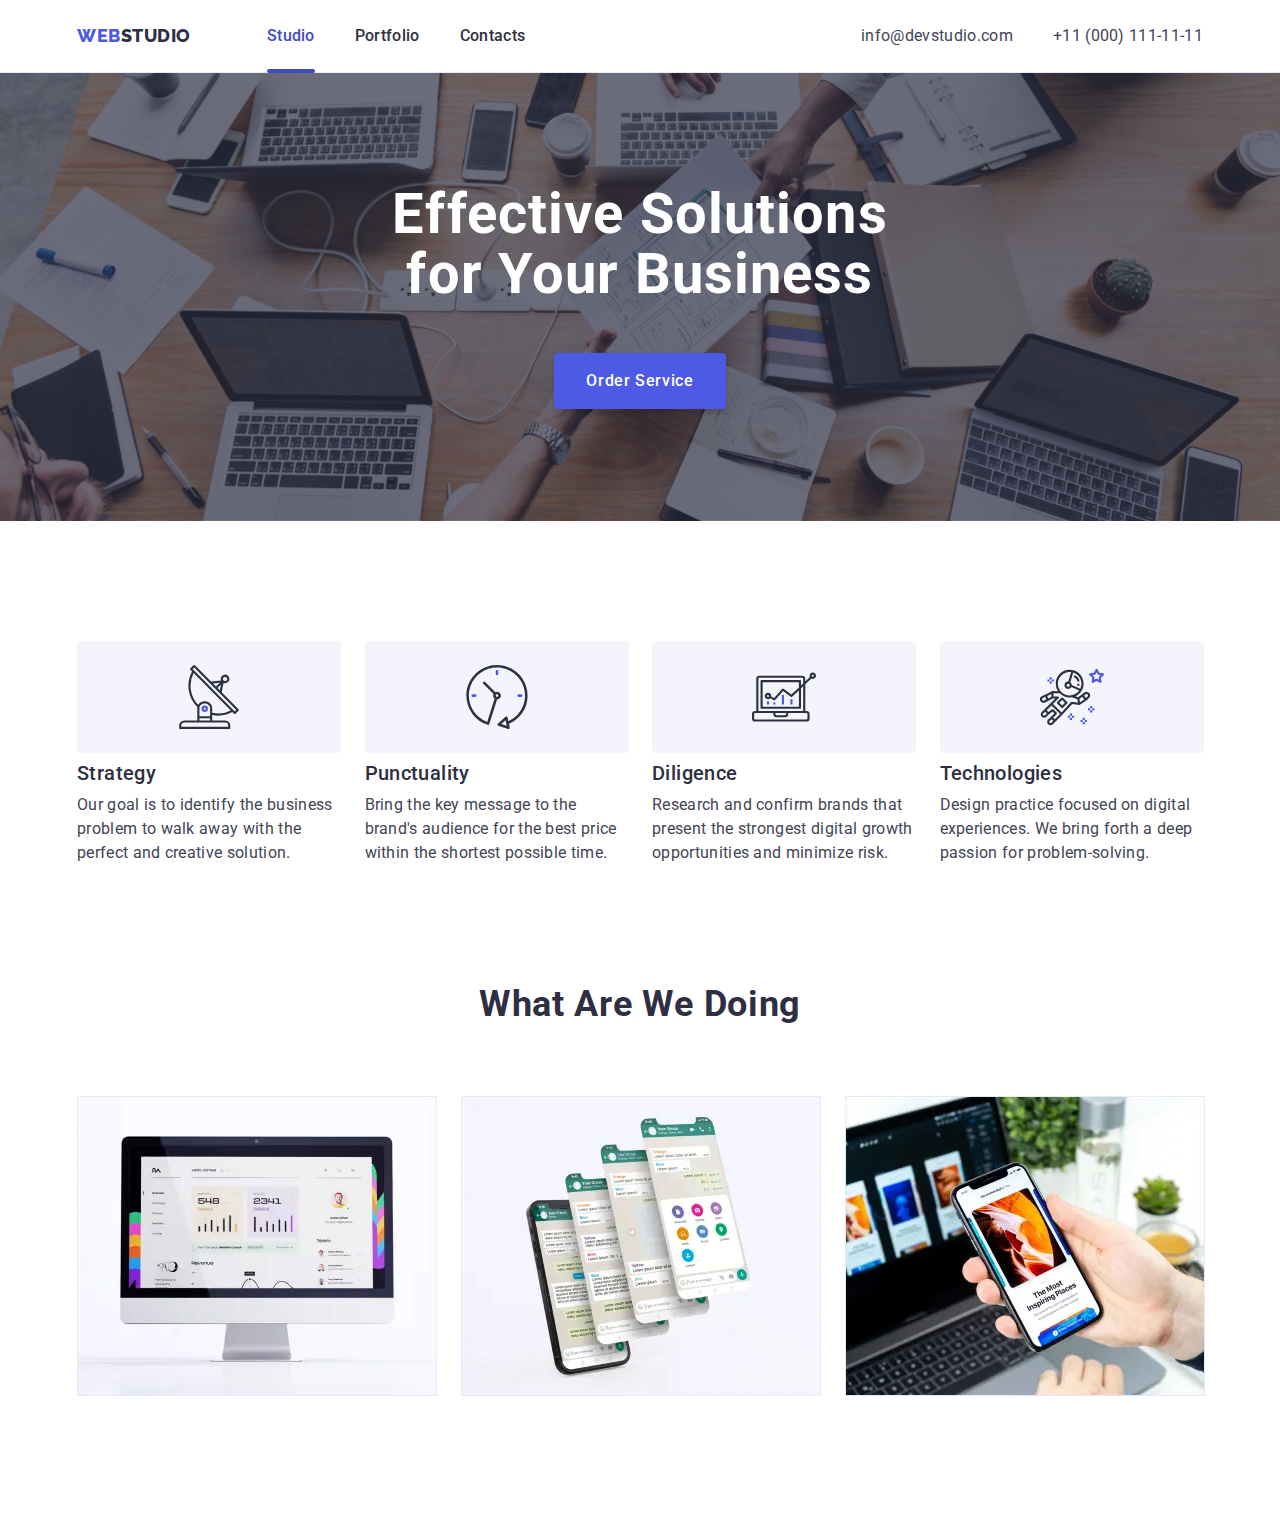
==== index.html @ b5d971b2 "3 section" ====
<!DOCTYPE html>
<html lang="en">
  <head>
    <meta charset="UTF-8" />
    <meta http-equiv="X-UA-Compatible" content="IE=edge" />
    <meta name="viewport" content="width=device-width, initial-scale=1.0" />
    <title>Web Studio</title>
    <link rel="preconnect" href="https://fonts.googleapis.com" />
    <link rel="preconnect" href="https://fonts.gstatic.com" crossorigin />
    <link
      href="https://fonts.googleapis.com/css2?family=Raleway:wght@800&family=Roboto:wght@400;500;700;900&display=swap"
      rel="stylesheet"
    />
    <link
      rel="stylesheet"
      href="https://cdnjs.cloudflare.com/ajax/libs/modern-normalize/1.1.0/modern-normalize.min.css"
    />
    <link rel="stylesheet" href="./css/styles.css" />
  </head>
  <body>
    <header class="page-header">
      <div class="header-container container">
        <nav class="page-navigation">
          <a class="logo-link-text header-logo link" href="./index.html"
            >Web<span class="logo-link-dark">Studio</span></a
          >
          <ul class="menu list">
            <li class="menu-item">
              <a class="menu-link current-menu-link link" href="./index.html">Studio</a>
            </li>
            <li class="menu-item">
              <a class="menu-link link" href="./portfolio.html">Portfolio</a>
            </li>
            <li class="menu-item">
              <a class="menu-link link" href="">Contacts</a>
            </li>
          </ul>
        </nav>
        <button type="button" class="mobile-menu-open-btn js-open-menu" aria-expanded="false">
          <svg class="mobile-menu-open-btn-icon" width="32" height="22">
            <use href="./images/icons.svg#icon-burger-icon"></use>
          </svg>
        </button>
        <address class="adress">
          <ul class="adress-list list">
            <li>
              <a class="adress-link adress-link-email link" href="mailto:info@devstudio.com"
                >info@devstudio.com</a
              >
            </li>
            <li>
              <a class="adress-link link" href="tel:+110001111111">+11 (000) 111-11-11</a>
            </li>
          </ul>
        </address>
      </div>
      <div class="mobile-menu js-menu-container">
        <div class="container mobile-menu-container">
          <button class="mobile-menu-close-btn js-close-menu">
            <svg class="mobile-menu-close-icon" width="8" height="8">
              <use href="./images/icons.svg#icon-close-icon"></use>
            </svg>
          </button>
          <ul class="mobile-menu-list list">
            <li class="mobile-menu-item">
              <a class="mobile-menu-link current-menu-link link" href="./index.html">Studio</a>
            </li>
            <li class="mobile-menu-item">
              <a class="mobile-menu-link link" href="./portfolio.html">Portfolio</a>
            </li>
            <li class="mobile-menu-item">
              <a class="mobile-menu-link link" href="">Contacts</a>
            </li>
          </ul>
          <ul class="mobile-adress-list list">
            <li>
              <a class="mobile-adress-link mobile-adress-link-tel link" href="tel:+110001111111"
                >+11 (000) 111-11-11</a
              >
            </li>
            <li>
              <a
                class="mobile-adress-link mobile-adress-link-email link"
                href="mailto:info@devstudio.com"
                >info@devstudio.com</a
              >
            </li>
          </ul>
          <ul class="social-media-list-mobile list">
            <li class="social-media-list-mobile-item">
              <a href="" class="social-media-link-mobile link"
                ><svg
                  class="social-media-icon-mobile"
                  aria-label="instagram icon"
                  width="24"
                  height="24"
                >
                  <use href="./images/icons.svg#icon-instagram-icon"></use></svg
              ></a>
            </li>
            <li class="social-media-list-mobile-item">
              <a href="" class="social-media-link-mobile link"
                ><svg
                  class="social-media-icon-mobile"
                  aria-label="twitter icon"
                  width="24"
                  height="24"
                >
                  <use href="./images/icons.svg#icon-twitter-icon"></use></svg
              ></a>
            </li>
            <li class="social-media-list-mobile-item">
              <a href="" class="social-media-link-mobile link"
                ><svg
                  class="social-media-icon-mobile"
                  aria-label="facebook icon"
                  width="24"
                  height="24"
                >
                  <use href="./images/icons.svg#icon-facebook-icon"></use></svg
              ></a>
            </li>
            <li class="social-media-list-mobile-item">
              <a href="" class="social-media-link-mobile link"
                ><svg
                  class="social-media-icon-mobile"
                  aria-label="linkedin icon"
                  width="24"
                  height="24"
                >
                  <use href="./images/icons.svg#icon-linkedin-icon"></use></svg
              ></a>
            </li>
          </ul>
        </div>
      </div>
    </header>
    <main>
      <section class="hero">
        <div class="container">
          <h1 class="hero-header">Effective Solutions for Your Business</h1>
          <button class="modal-open-btn" type="button" data-modal-open>Order Service</button>
        </div>
      </section>
    <section class="section">
        <div class="container">
          <h2 class="visually-hidden">Company Values</h2>
          <ul class="values-list list">
            <li class="values-list-item">
              <div class="values-container container">
                <svg class="icons" aria-label="antenna icon" width="64" height="64">
                  <use href="./images/icons.svg#icon-antenna-icon"></use>
                </svg>
              </div>
              <h3 class="values-list-header">Strategy</h3>
              <p class="values-list-text">
                Our goal is to identify the business problem to walk away with the perfect and
                creative solution.
              </p>
            </li>
            <li class="values-list-item">
              <div class="values-container container">
                <svg class="icons" aria-label="clock icon" width="64" height="64">
                  <use href="./images/icons.svg#icon-clock-icon"></use>
                </svg>
              </div>
              <h3 class="values-list-header">Punctuality</h3>
              <p class="values-list-text">
                Bring the key message to the brand's audience for the best price within the shortest
                possible time.
              </p>
            </li>
            <li class="values-list-item">
              <div class="values-container container">
                <svg class="icons" aria-label="diagram icon" width="64" height="64">
                  <use href="./images/icons.svg#icon-diagram-icon"></use>
                </svg>
              </div>
              <h3 class="values-list-header">Diligence</h3>
              <p class="values-list-text">
                Research and confirm brands that present the strongest digital growth opportunities
                and minimize risk.
              </p>
            </li>
            <li class="values-list-item">
              <div class="values-container container">
                <svg class="icons" aria-label="astronaut icon" width="64" height="64">
                  <use href="./images/icons.svg#icon-astronaut-icon"></use>
                </svg>
              </div>
              <h3 class="values-list-header">Technologies</h3>
              <p class="values-list-text">
                Design practice focused on digital experiences. We bring forth a deep passion for
                problem-solving.
              </p>
            </li>
          </ul>
        </div>
      </section>
      <section class="third-section section">
        <div class="container">
          <h2 class="secondary-header">What are we doing</h2>
          <ul class="jobs-list list">
            <li class="jobs-list-item">
              <picture>
                <source srcset="./images/portfolio/portfolio-img-1.webp 1x, ./images/portfolio/portfolio-img-1@2x.webp 2x" media="(min-width: 1158px)" type="image/webp" />
                <source srcset="./images/portfolio/portfolio-img-1.jpg 1x, ./images/portfolio/portfolio-img-1@2x.jpg 2x" media="(min-width: 1158px)" />
              <img
                src="./images/portfolio/portfolio-img-1.jpg"
                alt="Our job"
                width="360"
                height="300"
              />
              </picture>
            </li>
            <li class="jobs-list-item">
              <picture>
                <source srcset="./images/portfolio/portfolio-img-2.webp 1x, ./images/portfolio/portfolio-img-2@2x.webp 2x" media="(min-width: 1158px)" type="image/webp" />
                <source srcset="./images/portfolio/portfolio-img-2.jpg 1x, ./images/portfolio/portfolio-img-2@2x.jpg 2x" media="(min-width: 1158px)" />
              <img
                src="./images/portfolio/portfolio-img-2.jpg"
                alt="Our job"
                width="360"
                height="300"
              />
              </picture>
            </li>
            <li class="jobs-list-item">
              <picture>
                <source srcset="./images/portfolio/portfolio-img-3.webp 1x, ./images/portfolio/portfolio-img-3@2x.webp 2x" media="(min-width: 1158px)" type="image/webp" />
                <source srcset="./images/portfolio/portfolio-img-3.jpg 1x, ./images/portfolio/portfolio-img-3@2x.jpg 2x" media="(min-width: 1158px)" />
              <img
                src="./images/portfolio/portfolio-img-3.jpg"
                alt="Our job"
                width="360"
                height="300"
              />
              </picture>
            </li>
          </ul>
        </div>
      </section>
      <!--   <section class="section team">
        <div class="container">
          <h2 class="secondary-header">Our Team</h2>
          <ul class="team-list list">
            <li class="team-list-item">
              <img
                src="./images/our-team/mark-guerrero.jpg"
                alt="Product Designer"
                width="264"
                height="260"
              />
              <div class="team-list-item-member">
                <h3 class="team-list-header">Mark Guerrero</h3>
                <p class="team-position">Product Designer</p>
                <ul class="social-media-list list">
                  <li class="social-media-list-item">
                    <a href="" class="social-media-link link"
                      ><svg
                        class="social-media-icon"
                        aria-label="instagram icon"
                        width="16"
                        height="16"
                      >
                        <use href="./images/icons.svg#icon-instagram-icon"></use></svg
                    ></a>
                  </li>
                  <li class="social-media-list-item">
                    <a href="" class="social-media-link link"
                      ><svg
                        class="social-media-icon"
                        aria-label="twitter icon"
                        width="16"
                        height="16"
                      >
                        <use href="./images/icons.svg#icon-twitter-icon"></use></svg
                    ></a>
                  </li>
                  <li class="social-media-list-item">
                    <a href="" class="social-media-link link"
                      ><svg
                        class="social-media-icon"
                        aria-label="facebook icon"
                        width="16"
                        height="16"
                      >
                        <use href="./images/icons.svg#icon-facebook-icon"></use></svg
                    ></a>
                  </li>
                  <li class="social-media-list-item">
                    <a href="" class="social-media-link link"
                      ><svg
                        class="social-media-icon"
                        aria-label="linkedin icon"
                        width="16"
                        height="16"
                      >
                        <use href="./images/icons.svg#icon-linkedin-icon"></use></svg
                    ></a>
                  </li>
                </ul>
              </div>
            </li>
            <li class="team-list-item">
              <img
                src="./images/our-team/tom-ford.jpg"
                alt="Frontend Developer"
                width="264"
                height="260"
              />
              <div class="team-list-item-member">
                <h3 class="team-list-header">Tom Ford</h3>
                <p class="team-position">Frontend Developer</p>
                <ul class="social-media-list list">
                  <li class="social-media-list-item">
                    <a href="" class="social-media-link link"
                      ><svg
                        class="social-media-icon"
                        aria-label="instagram icon"
                        width="16"
                        height="16"
                      >
                        <use href="./images/icons.svg#icon-instagram-icon"></use></svg
                    ></a>
                  </li>
                  <li class="social-media-list-item">
                    <a href="" class="social-media-link link"
                      ><svg
                        class="social-media-icon"
                        aria-label="twitter icon"
                        width="16"
                        height="16"
                      >
                        <use href="./images/icons.svg#icon-twitter-icon"></use></svg
                    ></a>
                  </li>
                  <li class="social-media-list-item">
                    <a href="" class="social-media-link link"
                      ><svg
                        class="social-media-icon"
                        aria-label="facebook icon"
                        width="16"
                        height="16"
                      >
                        <use href="./images/icons.svg#icon-facebook-icon"></use></svg
                    ></a>
                  </li>
                  <li class="social-media-list-item">
                    <a href="" class="social-media-link link"
                      ><svg
                        class="social-media-icon"
                        aria-label="linkedin icon"
                        width="16"
                        height="16"
                      >
                        <use href="./images/icons.svg#icon-linkedin-icon"></use></svg
                    ></a>
                  </li>
                </ul>
              </div>
            </li>
            <li class="team-list-item">
              <img
                src="./images/our-team/camila-garcia.jpg"
                alt="Marketing"
                width="264"
                height="260"
              />
              <div class="team-list-item-member">
                <h3 class="team-list-header">Camila Garcia</h3>
                <p class="team-position">Marketing</p>
                <ul class="social-media-list list">
                  <li class="social-media-list-item">
                    <a href="" class="social-media-link link"
                      ><svg
                        class="social-media-icon"
                        aria-label="instagram icon"
                        width="16"
                        height="16"
                      >
                        <use href="./images/icons.svg#icon-instagram-icon"></use></svg
                    ></a>
                  </li>
                  <li class="social-media-list-item">
                    <a href="" class="social-media-link link"
                      ><svg
                        class="social-media-icon"
                        aria-label="twitter icon"
                        width="16"
                        height="16"
                      >
                        <use href="./images/icons.svg#icon-twitter-icon"></use></svg
                    ></a>
                  </li>
                  <li class="social-media-list-item">
                    <a href="" class="social-media-link link"
                      ><svg
                        class="social-media-icon"
                        aria-label="facebook icon"
                        width="16"
                        height="16"
                      >
                        <use href="./images/icons.svg#icon-facebook-icon"></use></svg
                    ></a>
                  </li>
                  <li class="social-media-list-item">
                    <a href="" class="social-media-link link"
                      ><svg
                        class="social-media-icon"
                        aria-label="linkedin icon"
                        width="16"
                        height="16"
                      >
                        <use href="./images/icons.svg#icon-linkedin-icon"></use></svg
                    ></a>
                  </li>
                </ul>
              </div>
            </li>
            <li class="team-list-item">
              <img
                src="./images/our-team/daniel-wilson.jpg"
                alt="UL Designer"
                width="264"
                height="260"
              />
              <div class="team-list-item-member">
                <h3 class="team-list-header">Daniel Wilson</h3>
                <p class="team-position">UI Designer</p>
                <ul class="social-media-list list">
                  <li class="social-media-list-item">
                    <a href="" class="social-media-link link"
                      ><svg
                        class="social-media-icon"
                        aria-label="instagram icon"
                        width="16"
                        height="16"
                      >
                        <use href="./images/icons.svg#icon-instagram-icon"></use></svg
                    ></a>
                  </li>
                  <li class="social-media-list-item">
                    <a href="" class="social-media-link link"
                      ><svg
                        class="social-media-icon"
                        aria-label="twitter icon"
                        width="16"
                        height="16"
                      >
                        <use href="./images/icons.svg#icon-twitter-icon"></use></svg
                    ></a>
                  </li>
                  <li class="social-media-list-item">
                    <a href="" class="social-media-link link"
                      ><svg
                        class="social-media-icon"
                        aria-label="facebook icon"
                        width="16"
                        height="16"
                      >
                        <use href="./images/icons.svg#icon-facebook-icon"></use></svg
                    ></a>
                  </li>
                  <li class="social-media-list-item">
                    <a href="" class="social-media-link link"
                      ><svg
                        class="social-media-icon"
                        aria-label="linkedin icon"
                        width="16"
                        height="16"
                      >
                        <use href="./images/icons.svg#icon-linkedin-icon"></use></svg
                    ></a>
                  </li>
                </ul>
              </div>
            </li>
          </ul>
        </div>
      </section>
      <section class="section customers">
        <div class="container">
          <h2 class="secondary-header">Customers</h2>
          <ul class="customers-list list">
            <li class="customers-list-item">
              <a href="" class="customer-link link"
                ><svg class="customer-icon" aria-label="company icon" width="104" height="56">
                  <use href="./images/icons.svg#icon-group-icon"></use></svg
              ></a>
            </li>
            <li class="customers-list-item">
              <a href="" class="customer-link link"
                ><svg class="customer-icon" aria-label="company icon" width="104" height="56">
                  <use href="./images/icons.svg#icon-group1-icon"></use></svg
              ></a>
            </li>
            <li class="customers-list-item">
              <a href="" class="customer-link link"
                ><svg class="customer-icon" aria-label="company icon" width="104" height="56">
                  <use href="./images/icons.svg#icon-group2-icon"></use></svg
              ></a>
            </li>
            <li class="customers-list-item">
              <a href="" class="customer-link link"
                ><svg class="customer-icon" aria-label="company icon" width="104" height="56">
                  <use href="./images/icons.svg#icon-group3-icon"></use></svg
              ></a>
            </li>
            <li class="customers-list-item">
              <a href="" class="customer-link link"
                ><svg class="customer-icon" aria-label="company icon" width="104" height="56">
                  <use href="./images/icons.svg#icon-group4-icon"></use></svg
              ></a>
            </li>
            <li class="customers-list-item">
              <a href="" class="customer-link link"
                ><svg class="customer-icon" aria-label="company icon" width="104" height="56">
                  <use href="./images/icons.svg#icon-group5-icon"></use></svg
              ></a>
            </li>
          </ul>
        </div>
      </section>
    </main>
    <footer class="footer">
      <div class="footer-container container">
        <div class="footer-left-side">
          <a class="logo-link-text footer-link link" href="./index.html"
            >Web<span class="logo-link-light">Studio</span></a
          >
          <p class="footer-text">
            Increase the flow of customers and sales for your business with digital marketing &
            growth solutions.
          </p>
        </div>
        <div class="footer-center">
          <p class="social-media-text">Social media</p>
          <ul class="social-media-list-footer list">
            <li class="social-media-list-footer-item">
              <a href="" class="social-media-link-footer link"
                ><svg
                  class="social-media-icon-footer"
                  aria-label="instagram icon"
                  width="24"
                  height="24"
                >
                  <use href="./images/icons.svg#icon-instagram-icon"></use></svg
              ></a>
            </li>
            <li class="social-media-list-footer-item">
              <a href="" class="social-media-link-footer link"
                ><svg
                  class="social-media-icon-footer"
                  aria-label="twitter icon"
                  width="24"
                  height="24"
                >
                  <use href="./images/icons.svg#icon-twitter-icon"></use></svg
              ></a>
            </li>
            <li class="social-media-list-footer-item">
              <a href="" class="social-media-link-footer link"
                ><svg
                  class="social-media-icon-footer"
                  aria-label="facebook icon"
                  width="24"
                  height="24"
                >
                  <use href="./images/icons.svg#icon-facebook-icon"></use></svg
              ></a>
            </li>
            <li class="social-media-list-footer-item">
              <a href="" class="social-media-link-footer link"
                ><svg
                  class="social-media-icon-footer"
                  aria-label="linkedin icon"
                  width="24"
                  height="24"
                >
                  <use href="./images/icons.svg#icon-linkedin-icon"></use></svg
              ></a>
            </li>
          </ul>
        </div>
        <div class="footer-right">
          <p class="subscribe-wrapper-text">Subscribe</p>
          <form class="email-form">
            <label class="subscribe-wrapper">
              <input type="email" name="user-email" class="email-form-input" placeholder="E-mail" />
            </label>
            <button type="submit" class="subscribe-button">
              Subscribe<svg class="subscribe-icon" width="24" height="24">
                <use href="./images/icons.svg#icon-subscribe-icon"></use>
              </svg>
            </button>
          </form>
        </div>
      </div>
    </footer>
    <div class="backdrop is-hidden" data-modal>
      <div class="modal">
        <button type="button" class="modal-close-btn" data-modal-close>
          <svg class="modal-close-icon" width="8" height="8">
            <use href="./images/icons.svg#icon-close-icon"></use>
          </svg>
        </button>
        <p class="modal-text">Leave your contacts and we will call you back</p>
        <form class="contact-form">
          <div class="contact-form-wrapper">
            <label for="user-name" class="contact-form-field-wrapper">Name</label>
            <div class="contact-form-input-wrapper">
              <input class="contact-form-input" type="text" id="user-name" name="user-name" />
              <svg class="contact-form-input-icon" width="18" height="24">
                <use href="./images/icons.svg#icon-person-icon"></use>
              </svg>
            </div>
          </div>
          <div class="contact-form-wrapper">
            <label for="user-tel" class="contact-form-field-wrapper">Phone</label>
            <div class="contact-form-input-wrapper">
              <input class="contact-form-input" type="tel" id="user-tel" name="user-tel" />
              <svg class="contact-form-input-icon" width="18" height="24">
                <use href="./images/icons.svg#icon-phone-icon"></use>
              </svg>
            </div>
          </div>
          <div class="contact-form-wrapper">
            <label for="user-email" class="contact-form-field-wrapper">Email</label>
            <div class="contact-form-input-wrapper">
              <input class="contact-form-input" type="email" id="user-email" name="user-email" />
              <svg class="contact-form-input-icon" width="18" height="24">
                <use href="./images/icons.svg#icon-email-icon"></use>
              </svg>
            </div>
          </div>
          <div class="contact-form-wrapper-field">
            <label for="user-comment" class="contact-form-field-wrapper">Comment</label>
            <textarea
              class="contact-form-message"
              name="user-comment"
              id="user-comment"
              placeholder="Text input"
            ></textarea>
          </div>
          <div class="checkbox-wrapper">
            <input
              class="contact-form-checkbox visually-hidden"
              type="checkbox"
              id="user-privacy"
              name="user-privacy"
              value="true"
            />
            <label for="user-privacy" class="checkbox-wrapper-text">
              <span class="checkbox-icon">
                <svg class="contact-form-own-checkbox" width="10" height="8">
                  <use
                    class="contact-form-checkmark-icon"
                    href="./images/icons.svg#icon-check-icon"
                  ></use>
                </svg>
              </span>
              I accept the terms and conditions of the
              <a class="privacy-link" href="">Privacy Policy</a>
            </label>
          </div>
          <button type="submit" class="contact-form-submit">Send</button>
        </form>
      </div>
    </div>
    <script src="./js/modal.js"></script> -->
    <script src="./js/mobile-menu.js"></script>
  </body>
</html>
---- css/styles.css ----
:root {
  --main-font-family: 'Roboto', sans-serif;
  --secondary-font-family-family: 'Raleway', sans-serif;
  --primary-text-color-theme-dark: #434455;
  --primary-text-color-theme-light: #ffffff;
  --secondary-text-color-theme-dark: #2e2f42;
  --secondary-text-color-theme-light: #f4f4fd;
  --accent-color: #404bbf;
  --primary-color: #4d5ae5;
  --portfolio-btn-color: #e7e9fc;
  --link-customer-color: #8e8f99;
}
.list {
  list-style: none;
}

.link {
  text-decoration: none;
}

button {
  cursor: pointer;
}

h1,
h2,
h3,
h4,
p {
  margin-top: 0;
  margin-bottom: 0;
}

ul,
ol {
  margin-top: 0;
  margin-bottom: 0;
  padding-left: 0;
}

img {
  display: block;
}

body {
  font-family: var(--main-font-family);
  color: var(--primary-text-color-theme-dark);
  background-color: var(--primary-text-color-theme-light);
}

.container {
  width: 100%;
  padding: 0 16px;
}

@media screen and (min-width: 428px) {
  .container {
    width: 428px;
    margin: 0 auto;
  }
}

@media screen and (min-width: 768px) {
  .container {
    width: 768px;
  }
}

@media screen and (min-width: 1158px) {
  .container {
    width: 1158px;
  }
}

 .section { 
  padding-top: 96px;
  padding-bottom: 96px;
}

@media screen and (min-width: 1158px) {
  .section {
  padding-top: 120px;
  padding-bottom: 120px;
  }
}

.visually-hidden {
  position: absolute;
  white-space: nowrap;
  width: 1px;
  height: 1px;
  overflow: hidden;
  border: 0;
  padding: 0;
  clip: rect(0 0 0 0);
  clip-path: inset(50%);
  margin: -1px;
}

/* Index */
/* HEADER */
.page-header {
  border-bottom: 1px solid var(--portfolio-btn-color);
  box-shadow: 0px 2px 1px rgba(46, 47, 66, 0.08), 0px 1px 1px rgba(46, 47, 66, 0.16),
    0px 1px 6px rgba(46, 47, 66, 0.08);
}
.header-container {
  display: flex;
  justify-content: space-between;
  align-items: center;
}
.logo-link-text {
  font-family: var(--secondary-font-family-family);
  font-weight: 800;
  font-size: 18px;
  line-height: 1.17;
  align-items: center;
  letter-spacing: 0.03em;
  text-transform: uppercase;
  color: var(--primary-color);
}
.logo-link-dark {
  font-family: var(--secondary-font-family-family);
  font-weight: 800;
  font-size: 18px;
  line-height: 1.17;
  align-items: center;
  letter-spacing: 0.03em;
  text-transform: uppercase;
  color: var(--secondary-text-color-theme-dark);
}
@media screen and (max-width: 767px) {
  .menu {
    display: none;
  }
  .adress {
    display: none;
  }
  .page-header {
  padding-top: 24px;
  padding-bottom: 22px;
  }
  .mobile-menu-open-btn {
    border: none;
    background-color: transparent;
    padding: 0;
    line-height: 0;
  }
  .mobile-menu-open-btn-icon {
    fill: var(--secondary-text-color-theme-dark);
  }
  .mobile-menu {
    position: fixed;
    top: 0;
    left: 0;
    width: 100%;
    height: 100%;
    background-color: var(--primary-text-color-theme-light);
    opacity: 0;
    visibility: hidden;
    pointer-events: none;
  }
  .mobile-menu.is-open {
    opacity: 1;
    visibility: visible;
    pointer-events: auto;
  }
  .mobile-menu-container {
    position: relative;
    padding-top: 80px;
    padding-left: 40px;
  }
  .mobile-menu-close-btn {
    position: absolute;
    top: 24px;
    right: 24px;
    display: flex;
    align-items: center;
    justify-content: center;
    width: 24px;
    height: 24px;
    background-color: var(--portfolio-btn-color);
  border: 1px solid var(--secondary-text-color-theme-dark);
  border-radius: 50%;
    padding: 0;
  }
  .mobile-menu-list {
    display: flex;
    flex-direction: column;
    align-items: flex-start;
    padding: 0px;
    gap: 40px;
    margin-bottom: 284px;
  }
  .mobile-menu-link {
    font-family: var(--main-font-family);
    font-weight: 700;
    font-size: 36px;
    line-height: 1.11;
    letter-spacing: 0.02em;
    text-transform: capitalize;
    color: var(--secondary-text-color-theme-dark);
  }
  .current-menu-link {
    color: var(--accent-color);
  }
  .mobile-adress-link-tel {
    font-family: var(--main-font-family);
    display: block;
    font-weight: 700;
    font-size: 36px;
    line-height: 1.11;
    letter-spacing: 0.02em;
    text-transform: capitalize;
    color: var(--primary-color);
    padding-bottom: 40px;
  }
  .mobile-adress-link-email {
    font-family: var(--main-font-family);
    display: block;
    font-weight: 500;
    font-size: 20px;
    line-height: 1.2;
    letter-spacing: 0.02em;
    color: var(--primary-text-color-theme-dark);
    padding-bottom: 48px;
  }
  .social-media-list-mobile {
  display: flex;
  gap: 56px;
}
.social-media-link-mobile {
  display: flex;
  justify-content: center;
  align-items: center;
  width: 40px;
  height: 40px;
  border-radius: 50%;
  background-color: var(--primary-color);
  transition: background-color 250ms cubic-bezier(0.4, 0, 0.2, 1);
}
.social-media-icon-mobile {
  fill: var(--secondary-text-color-theme-light);
}
}
@media screen and (min-width: 768px) {
.mobile-menu {
  display: none;
}
.mobile-menu-open-btn {
    display: none;
  }
  .page-navigation {
  display: flex;
  align-items: center;
  }
  .menu {
  display: flex;
  gap: 40px;
}
.header-logo {
  margin-right: 120px;
}
.menu-link {
  font-family: var(--main-font-family);
  font-weight: 500;
  font-size: 16px;
  line-height: 1.5;
  letter-spacing: 0.02em;
  padding: 24px 0;
  display: block;
  color: var(--secondary-text-color-theme-dark);
  transition: color 250ms cubic-bezier(0.4, 0, 0.2, 1);
}
.menu-link:hover,
.menu-link:focus {
  color: var(--accent-color);
}
.current-menu-link {
  position: relative;
  color: var(--accent-color);
}
.current-menu-link::after {
  content: '';
  position: absolute;
  display: block;
  width: 100%;
  height: 4px;
  left: 0px;
  bottom: -1px;
  background: var(--accent-color);
  border-radius: 2px;
}
.adress {
  font-style: normal;
  margin-left: auto;
}
.adress-link {
  font-family: var(--main-font-family);
  font-size: 12px;
  display: block;
  line-height: 1.17;
  letter-spacing: 0.04em;
  color: var(--primary-text-color-theme-dark);
  transition: color 250ms cubic-bezier(0.4, 0, 0.2, 1);
}
.adress-link:hover,
.adress-link:focus {
  color: var(--accent-color);
}
.adress-link-email {
  padding-bottom: 12px;
}
}
@media screen and (min-width: 1158px) {
  .adress-list {
  display: flex;
  gap: 40px;
  align-items: center;
}
.header-logo {
  margin-right: 76px;
}
.adress-link {
  font-size: 16px;
  line-height: 1.5;
  letter-spacing: 0.02em;
  display: inline;
}
}
/* MAIN */
/* HERO */
 .hero {
  background-color: var(--secondary-text-color-theme-dark);
  background-image: linear-gradient(rgba(46, 47, 66, 0.7), rgba(46, 47, 66, 0.7)),
    url(../images/hero/mobile-bg.jpg);
  background-size: cover;
  max-width: 1440px;
  background-repeat: no-repeat;
  background-position: center;
  padding-top: 112px;
  padding-bottom: 112px;
  margin-left: auto;
  margin-right: auto;
  align-items: center;
}
.modal-open-btn {
  min-width: 169px;
  padding: 16px 32px;
  font-family: var(--main-font-family);
  font-weight: 500;
  font-size: 16px;
  line-height: 1.5;
  letter-spacing: 0.04em;
  color: var(--primary-text-color-theme-light);
  background-color: var(--primary-color);
  display: block;
  margin: 0 auto 0 auto;
  border-radius: 4px;
  border: none;
  box-shadow: 0px 4px 4px rgba(0, 0, 0, 0.15);
  transition: background-color 250ms cubic-bezier(0.4, 0, 0.2, 1);
}
.modal-open-btn:hover,
.modal-open-btn:focus {
  background-color: var(--accent-color);
}
@media screen and (min-device-pixel-ratio: 2) and (max-width: 767px),
  screen and (min-resolution: 192dpi) and (max-width: 767px),
  screen and (min-resolution: 2dppx) and (max-width: 767px) {
  .hero {
    background-image: linear-gradient(rgba(46, 47, 66, 0.7), rgba(46, 47, 66, 0.7)), url(../images/hero/mobile-bg@2x.jpg);
  }
}
@media screen and (min-width: 768px) {
  .hero {
    background-image: linear-gradient(rgba(46, 47, 66, 0.7), rgba(46, 47, 66, 0.7)), url(../images/hero/tablet-bg.jpg);
  }
}
@media screen and (min-device-pixel-ratio: 2) and (min-width: 768px),
  screen and (min-resolution: 192dpi) and (min-width: 768px),
  screen and (min-resolution: 2dppx) and (min-width: 768px) {
  .hero {
    background-image: linear-gradient(rgba(46, 47, 66, 0.7), rgba(46, 47, 66, 0.7)), url(../images/hero/tablet-bg@2x.jpg);
  }
}
@media screen and (min-width: 1200px) {
  .hero {
    background-image: linear-gradient(rgba(46, 47, 66, 0.7), rgba(46, 47, 66, 0.7)), url(../images/hero/desctop-bg.jpg);
  }
}
@media screen and (min-device-pixel-ratio: 2) and (min-width: 1200px),
  screen and (min-resolution: 192dpi) and (min-width: 1200px),
  screen and (min-resolution: 2dppx) and (min-width: 1200px) {
  .hero {
    background-image: linear-gradient(rgba(46, 47, 66, 0.7), rgba(46, 47, 66, 0.7)), url(../images/hero/desctop-bg@2x.jpg);
  }
}
@media screen and (max-width: 767px) {
.hero-header {
  margin-left: auto;
  margin-right: auto;
  margin-bottom: 72px;
  max-width: 320px;
  font-family: var(--main-font-family);
  font-weight: 700;
  font-size: 36px;
  line-height: 1.11;
  text-align: center;
  letter-spacing: 0.02em;
  text-transform: capitalize;
  color: var(--primary-text-color-theme-light);
}
}
@media screen and (min-width: 768px) {
 .hero-header {
  margin-left: auto;
  margin-right: auto;
  margin-bottom: 48px;
  max-width: 496px;
  font-family: var(--main-font-family);
  font-weight: 700;
  font-size: 56px;
  line-height: 1.07;
  text-align: center;
  letter-spacing: 0.02em;
  color: var(--primary-text-color-theme-light);
} 
}
@media screen and (min-width: 768px) and (max-width: 1157px) {
  .hero-header {
    margin-bottom: 36px;
  }
}
/* SECOND SECTION */
.second-section {
  padding-top: 0;
}
@media screen and (max-width: 767px) {
  .values-list {
  display: flex;
  flex-direction: column;
  align-items: flex-start;
  padding: 0px;
  gap: 8px;
  }
}
@media screen and (max-width: 1157px) {
  .values-container {
    display: none;
  }
  .values-list {
  display: flex;
  flex-wrap: wrap;
  column-gap: 24px;
  row-gap: 72px;
  }
  .values-list-header {
  font-family: var(--main-font-family);
  font-weight: 700;
  font-size: 36px;
  line-height: 1.11;
  text-align: center;
  letter-spacing: 0.02em;
  margin-bottom: 8px;
  color: var(--secondary-text-color-theme-dark);
}
.values-list-text {
  font-family: var(--main-font-family);
  font-weight: 500;
  font-size: 16px;
  line-height: 1.5;
  letter-spacing: 0.02em;
  max-width: 396px;
  color: var(--primary-text-color-theme-dark);
}
}
@media screen and (min-width: 768px) {
  .values-list-item {
  width: calc((100% - 24px) / 2);
}
}
@media screen and (min-width: 1158px) {
  .values-list {
    display: flex;
  gap: 24px;
  }
   .values-list-header { 
  font-family: var(--main-font-family);
  font-weight: 500;
  font-size: 20px;
  line-height: 1.2;
  letter-spacing: 0.02em;
  margin-bottom: 8px;
  color: var(--secondary-text-color-theme-dark);
}
.values-list-item {
  width: calc((100% - 72px) / 4);
}
.values-container {
  content: '';
  display: flex;
  justify-content: center;
  align-items: center;
  width: 264px;
  height: 112px;
  border-radius: 4px;
  margin-bottom: 8px;
  background-color: var(--secondary-text-color-theme-light);
}
.values-list-text {
  font-family: var(--main-font-family);
  font-size: 16px;
  line-height: 1.5;
  letter-spacing: 0.02em;
  color: var(--primary-text-color-theme-dark);
}
}
/* THIRD SECTION */
@media screen and (max-width: 1157px) {
  .third-section {
    display: none;
  }
}
@media screen and (min-width: 1158px) {
.third-section {
  padding-top: 0px;
}
  .secondary-header { 
  margin-bottom: 72px;
  font-family: var(--main-font-family);
  font-weight: 700;
  font-size: 36px;
  line-height: 1.1;
  text-align: center;
  letter-spacing: 0.02em;
  text-transform: capitalize;
  color: var(--secondary-text-color-theme-dark);
}
 .jobs-list {
  display: flex;
  gap: 24px;
}
}
/* TEAM SECTION */
/* .team-list {
  display: flex;
  gap: 24px;
}
.team-list-item {
  flex-basis: calc((100%-72px) / 4);
  border-radius: 0px 0px 4px 4px;
  box-shadow: 0px 1px 6px rgba(46, 47, 66, 0.08), 0px 1px 1px rgba(46, 47, 66, 0.16),
    0px 2px 1px rgba(46, 47, 66, 0.08);
  background-color: var(--primary-text-color-theme-light);
}
.team {
  background-color: var(--secondary-text-color-theme-light);
}
.team-list-header {
  font-family: var(--main-font-family);
  font-weight: 500;
  font-size: 20px;
  line-height: 1.2;
  text-align: center;
  letter-spacing: 0.02em;
  color: var(--secondary-text-color-theme-dark);
  margin-bottom: 8px;
}
.team-position {
  font-family: var(--main-font-family);
  font-size: 16px;
  line-height: 1.5;
  text-align: center;
  margin-bottom: 8px;
  letter-spacing: 0.02em;
  color: var(--primary-text-color-theme-dark);
}
.team-list-item-member {
  padding: 32px 0;
  border-radius: 0px 0px 4px 4px;
}
.social-media-list {
  display: flex;
  justify-content: center;
  gap: 24px;
}
.social-media-link {
  display: flex;
  justify-content: center;
  align-items: center;
  width: 40px;
  height: 40px;
  border-radius: 50%;
  background-color: var(--primary-color);
  transition: background-color 250ms cubic-bezier(0.4, 0, 0.2, 1);
}
.social-media-link:hover,
.social-media-link:focus {
  background-color: var(--accent-color);
}
.social-media-icon {
  fill: var(--secondary-text-color-theme-light);
} */
/* CUSTOMERS SECTION */
/* .customers-list {
  display: flex;
  gap: 24px;
  justify-content: center;
}
.customers-list-item {
  width: calc((100% - 120px) / 6);
}
.customer-link {
  display: flex;
  justify-content: center;
  align-items: center;
  box-sizing: border-box;
  width: 168px;
  height: 88px;
  border: 1px solid var(--link-customer-color);
  border-radius: 4px;
  color: var(--link-customer-color);
  transition: border-color 250ms cubic-bezier(0.4, 0, 0.2, 1),
    color 250ms cubic-bezier(0.4, 0, 0.2, 1);
}
.customer-link:hover,
.customer-link:focus {
  border: 1px solid var(--accent-color);
  color: var(--accent-color);
}
.customer-icon {
  fill: currentColor;
} */
/* FOOTER */
/* .footer {
  background-color: var(--secondary-text-color-theme-dark);
  padding-top: 100px;
  padding-bottom: 100px;
}
.footer-link {
  display: inline-block;
  margin-bottom: 16px;
}
.logo-link-light {
  font-family: var(--secondary-font-family-family);
  font-weight: 800;
  font-size: 18px;
  line-height: 1.67;
  align-items: center;
  letter-spacing: 0.03em;
  text-transform: uppercase;
  color: var(--secondary-text-color-theme-light);
}
.footer-text {
  width: 264px;
  font-family: var(--main-font-family);
  font-size: 16px;
  line-height: 1.5;
  letter-spacing: 0.02em;
  color: var(--primary-text-color-theme-light);
}
.social-media-text {
  font-family: var(--main-font-family);
  font-weight: 500;
  font-size: 16px;
  line-height: 1.5;
  margin-bottom: 16px;
  letter-spacing: 0.02em;
  color: var(--primary-text-color-theme-light);
}
.footer-container {
  display: flex;
  align-items: baseline;
}
.footer-left-side {
  margin-right: 120px;
}
.social-media-list-footer {
  display: flex;
  gap: 16px;
}
.social-media-link-footer {
  display: flex;
  justify-content: center;
  align-items: center;
  width: 40px;
  height: 40px;
  border-radius: 50%;
  background-color: var(--primary-color);
  transition: background-color 250ms cubic-bezier(0.4, 0, 0.2, 1);
}
.social-media-link-footer:hover,
.social-media-link-footer:focus {
  background-color: #31d0aa;
}
.social-media-icon-footer {
  fill: var(--secondary-text-color-theme-light);
}
.footer-center {
  margin-right: 80px;
}
.subscribe-wrapper-text {
  margin-bottom: 16px;
  font-weight: 500;
  font-size: 16px;
  line-height: 1.5;
  letter-spacing: 0.02em;
  color: var(--primary-text-color-theme-light);
}
.email-form {
  display: flex;
}
.email-form-input {
  font-family: var(--main-font-family);
  font-size: 12px;
  line-height: 1.5;
  letter-spacing: 0.04em;
  color: var(--primary-text-color-theme-light);
  padding-left: 16px;
  width: 264px;
  height: 40px;
  border: 1px solid var(--primary-text-color-theme-light);
  filter: drop-shadow(0px 4px 4px rgba(0, 0, 0, 0.15));
  border-radius: 4px;
  background-color: transparent;
  transition: border-color 250ms cubic-bezier(0.4, 0, 0.2, 1);
}
.email-form-input::placeholder {
  color: var(--primary-text-color-theme-light);
}
.email-form-input:focus {
  outline: none;
  border-color: #31d0aa;
}
.subscribe-wrapper {
  margin-right: 24px;
}
.subscribe-button {
  min-width: 165px;
  height: 40px;
  padding: 8px 24px;
  font-family: var(--main-font-family);
  font-weight: 500;
  font-size: 16px;
  line-height: 1.5;
  letter-spacing: 0.04em;
  color: var(--primary-text-color-theme-light);
  background-color: var(--primary-color);
  display: flex;
  align-items: center;
  justify-content: center;
  border-radius: 4px;
  border: none;
  box-shadow: 0px 4px 4px rgba(0, 0, 0, 0.15);
  transition: background-color 250ms cubic-bezier(0.4, 0, 0.2, 1);
}
.subscribe-button:hover,
.subscribe-button:focus {
  background-color: var(--accent-color);
}
.subscribe-icon {
  margin-left: 16px;
  fill: var(--primary-text-color-theme-light);
} */
/* Portfolio */
.portfolio-section {
  padding: 96px 0 120px;
}
.filter-btn-list {
  display: flex;
  gap: 24px;
  margin-bottom: 72px;
  align-items: center;
  justify-content: center;
}
.filter-btn {
  font-family: var(--main-font-family);
  font-weight: 500;
  font-size: 16px;
  line-height: 1.5;
  align-items: center;
  text-align: center;
  min-width: 69px;
  padding: 12px 24px;
  border-radius: 4px;
  border: 1px solid var(--portfolio-btn-color);
  letter-spacing: 0.04em;
  color: var(--primary-color);
  background-color: var(--secondary-text-color-theme-light);
  transition: color 250ms cubic-bezier(0.4, 0, 0.2, 1),
    background-color 250ms cubic-bezier(0.4, 0, 0.2, 1),
    border-color 250ms cubic-bezier(0.4, 0, 0.2, 1), box-shadow 250ms cubic-bezier(0.4, 0, 0.2, 1);
}
.filter-btn:hover,
.filter-btn:focus {
  color: var(--primary-text-color-theme-light);
  background-color: var(--accent-color);
  border: 1px solid transparent;
  box-shadow: 0px 3px 1px rgba(0, 0, 0, 0.1), 0px 2px 1px rgba(0, 0, 0, 0.08),
    0px 2px 2px rgba(0, 0, 0, 0.12);
}
.portfolio-list {
  display: flex;
  flex-wrap: wrap;
  column-gap: 24px;
  row-gap: 48px;
}
.portfolio-list-header {
  font-family: var(--main-font-family);
  font-weight: 500;
  font-size: 20px;
  line-height: 1.2;
  letter-spacing: 0.02em;
  margin-bottom: 8px;
  color: var(--secondary-text-color-theme-dark);
}
.portfolio-filter {
  font-family: var(--main-font-family);
  font-size: 16px;
  line-height: 1.5;
  letter-spacing: 0.02em;
  color: var(--primary-text-color-theme-dark);
}
.portfolio-link {
  display: block;
  transition: box-shadow 250ms cubic-bezier(0.4, 0, 0.2, 1);
}
.portfolio-list-item-description {
  border: 1px solid var(--portfolio-btn-color);
  border-top: none;
  padding: 32px 16px;
}
.portfolio-link:hover,
.portfolio-link:focus {
  box-shadow: 0px 1px 6px rgba(46, 47, 66, 0.08), 0px 1px 1px rgba(46, 47, 66, 0.16),
    0px 2px 1px rgba(46, 47, 66, 0.08);
}
.portfolio-img-wrapper {
  position: relative;
  overflow: hidden;
}
.overlay {
  position: absolute;
  top: 0;
  left: 0;
  width: 100%;
  height: 100%;
  padding: 40px 32px;
  font-family: var(--main-font-family);
  font-size: 16px;
  line-height: 1.5;
  letter-spacing: 0.02em;
  background-color: var(--primary-color);
  color: var(--secondary-text-color-theme-light);
  overflow: auto;
  transform: translateY(100%);
  transition: transform 250ms cubic-bezier(0.4, 0, 0.2, 1);
}
.portfolio-link:hover .overlay,
.portfolio-link:focus .overlay {
  transform: translateY(0%);
}
/* MODAL WINDOW */
.backdrop {
  position: fixed;
  top: 0;
  left: 0;
  width: 100%;
  height: 100%;
  background-color: rgba(46, 47, 66, 0.4);
  opacity: 1;
  visibility: visible;
  pointer-events: auto;
  transition: opacity 250ms cubic-bezier(0.4, 0, 0.2, 1),
    visibility 250ms cubic-bezier(0.4, 0, 0.2, 1);
}
.modal {
  position: absolute;
  top: 50%;
  left: 50%;
  transform: translate(-50%, -50%);
  width: 408px;
  min-height: 576px;
  padding: 72px 24px 24px 24px;
  background-color: #fcfcfc;
  box-shadow: 0px 1px 1px rgba(0, 0, 0, 0.14), 0px 1px 3px rgba(0, 0, 0, 0.12),
    0px 2px 1px rgba(0, 0, 0, 0.2);
  border-radius: 4px;
  transition: transform 250ms cubic-bezier(0.4, 0, 0.2, 1);
}
.modal-close-btn {
  position: absolute;
  top: 24px;
  right: 24px;
  display: flex;
  align-items: center;
  justify-content: center;
  padding: 0;
  width: 24px;
  height: 24px;
  padding-left: 0;
  padding-right: 0;
  background-color: var(--portfolio-btn-color);
  border: 1px solid rgba(0, 0, 0, 0.1);
  border-radius: 50%;
  transition: background-color 250ms cubic-bezier(0.4, 0, 0.2, 1),
    border 250ms cubic-bezier(0.4, 0, 0.2, 1);
}
.modal-close-btn:hover,
.modal-close-btn:focus {
  background-color: var(--accent-color);
  border: none;
}
.modal-close-btn:hover .modal-close-icon,
.modal-close-btn:focus .modal-close-icon {
  fill: #ffffff;
}
.modal-close-icon {
  fill: var(--secondary-text-color-theme-dark);
  transition: fill 250ms cubic-bezier(0.4, 0, 0.2, 1);
}
.is-hidden {
  opacity: 0;
  visibility: hidden;
  pointer-events: none;
}
.modal-text {
  font-family: var(--main-font-family);
  font-weight: 500;
  font-size: 16px;
  line-height: 1.5;
  text-align: center;
  letter-spacing: 0.02em;
  color: var(--secondary-text-color-theme-dark);
  margin-bottom: 16px;
}
.contact-form-wrapper {
  margin-bottom: 8px;
}
.contact-form-field-wrapper,
.contact-form-checkbox-wrapper {
  display: block;
  font-family: var(--main-font-family);
  margin-bottom: 4px;
  font-size: 12px;
  line-height: 1.17;
  letter-spacing: 0.04em;
  color: var(--link-customer-color);
}
.contact-form-input-wrapper {
  position: relative;
}
.contact-form-input {
  width: 100%;
  height: 40px;
  border: 1px solid rgba(46, 47, 66, 0.2);
  border-radius: 4px;
  background-color: transparent;
  padding-left: 38px;
  outline: transparent;
  transition: border-color 250ms cubic-bezier(0.4, 0, 0.2, 1);
}
.contact-form-input:focus {
  border-color: var(--primary-color);
}
.contact-form-input-icon {
  position: absolute;
  top: 50%;
  left: 16px;
  transform: translateY(-50%);
  display: block;
  fill: var(--secondary-text-color-theme-dark)
  transition: fill 250ms cubic-bezier(0.4, 0, 0.2, 1);
}
.contact-form-input:focus + .contact-form-input-icon {
  fill: var(--primary-color);
}
.contact-form-wrapper-field {
  margin-bottom: 16px;
}
.contact-form-message {
  resize: none;
  width: 100%;
  height: 120px;
  font-size: 12px;
  letter-spacing: 0.04em;
  color: rgba(46, 47, 66, 0.4);
  padding: 8px 16px;
  line-height: 1.17;
  border: 1px solid rgba(46, 47, 66, 0.2);
  border-radius: 4px;
  display: block;
  background-color: transparent;
  outline: transparent;
  transition: border-color 250ms cubic-bezier(0.4, 0, 0.2, 1);
}
.contact-form-message:focus {
  outline: none;
  border-color: var(--primary-color);
}
.checkbox-wrapper {
  margin-bottom: 24px;
}
.checkbox-wrapper-text {
  font-size: 12px;
  line-height: 1.17;
  letter-spacing: 0.04em;
  color: var(--link-customer-color);
}
.checkbox-icon {
  width: 16px;
  height: 16px;
  border: 1px solid rgba(46, 47, 66, 0.4);
  border-radius: 2px;
  margin-right: 8px;
  display: inline-flex;
  align-items: center;
  justify-content: center;
  fill: transparent;
}
.contact-form-checkbox {
  appearance: none;
  position: absolute;
}
.contact-form-own-checkbox {
  fill: var(--secondary-text-color-theme-light);
}
.contact-form-checkbox:checked + .checkbox-wrapper-text .checkbox-icon {
  background-color: var(--accent-color);
  border: none;
  fill: var(--primary-text-color-theme-light);
  border-color: var(--accent-color);
}
.privacy-link {
  color: var(--primary-color);
}
.contact-form-submit {
  display: block;
  min-width: 169px;
  margin-left: auto;
  margin-right: auto;
  padding: 16px 32px;
  border: none;
  border-radius: 4px;
  font-weight: 500;
  font-size: 16px;
  line-height: 1.5;
  letter-spacing: 0.04em;
  background-color: var(--primary-color);
  color: var(--primary-text-color-theme-light);
  box-shadow: 0px 4px 4px rgba(0, 0, 0, 0.15);
  transition: background-color 250ms cubic-bezier(0.4, 0, 0.2, 1);
}
.contact-form-submit:hover,
.contact-form-submit:focus {
  background-color: var(--accent-color);
}
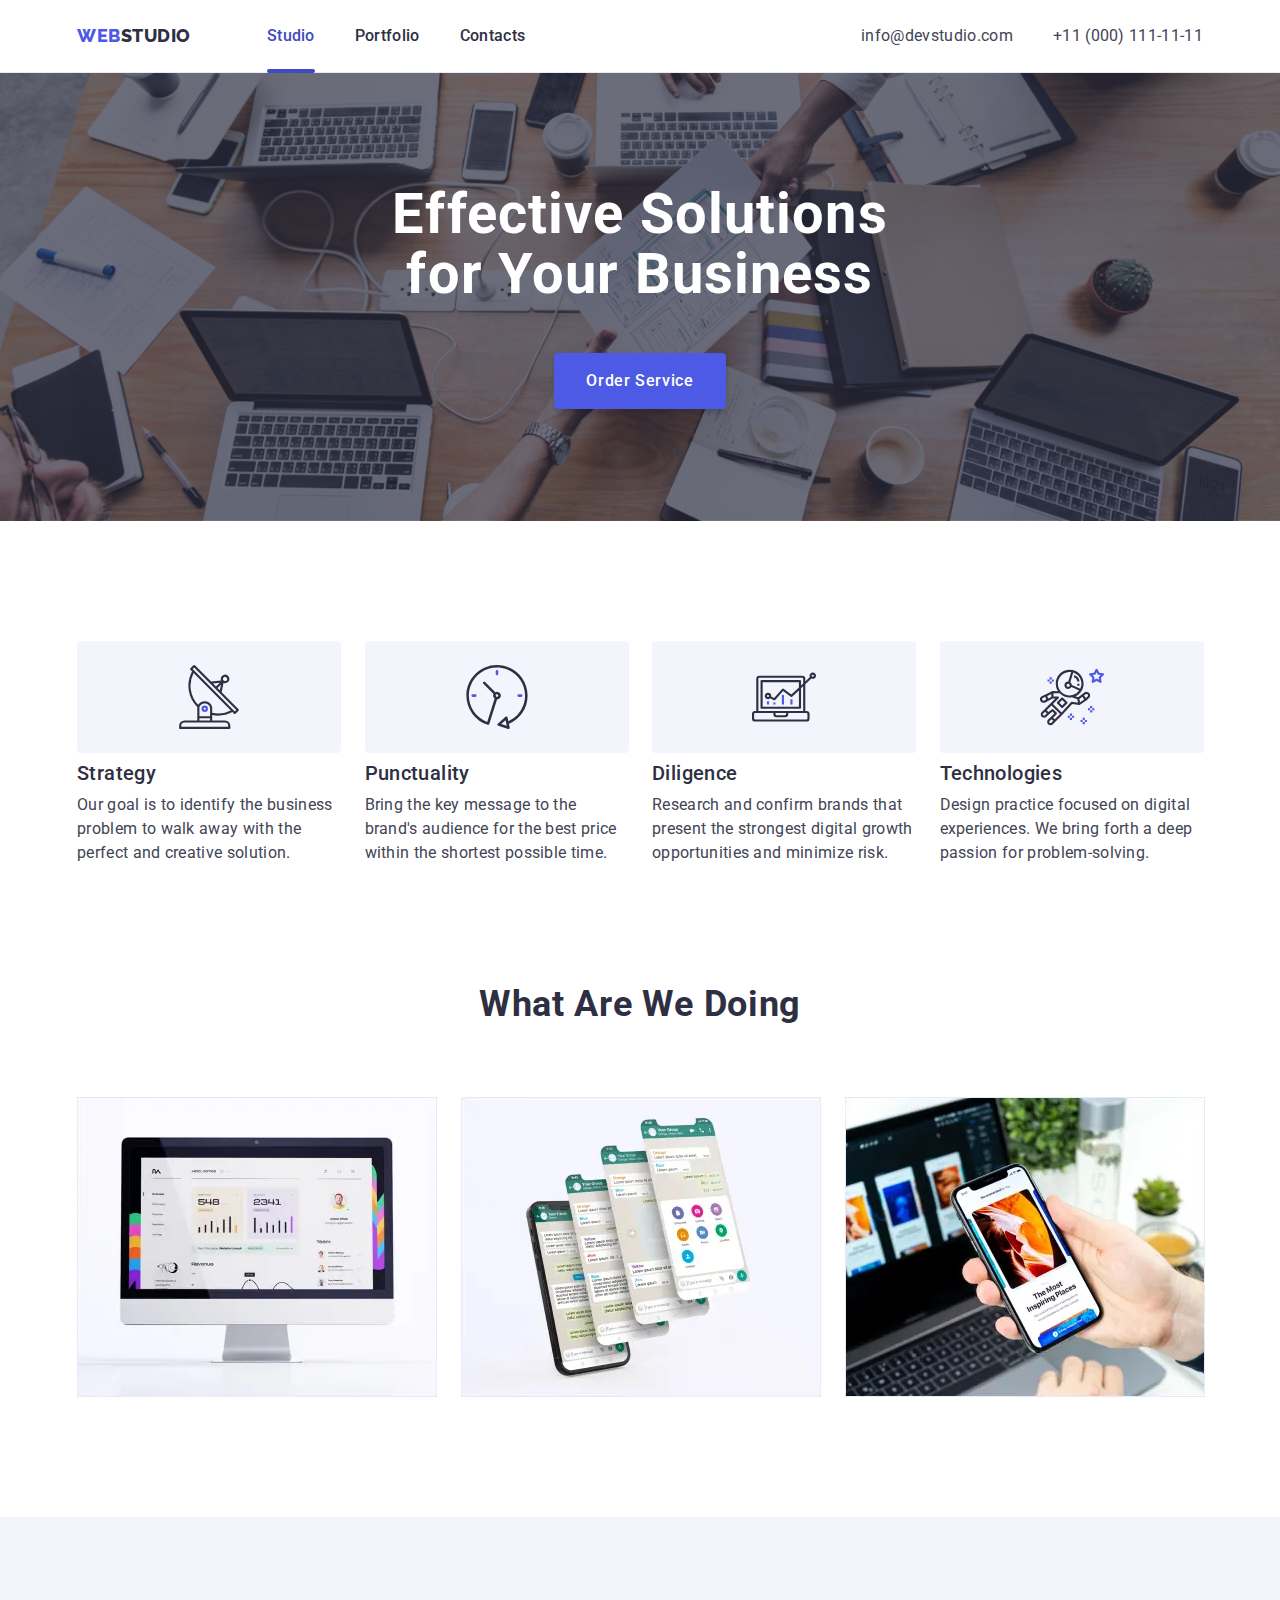
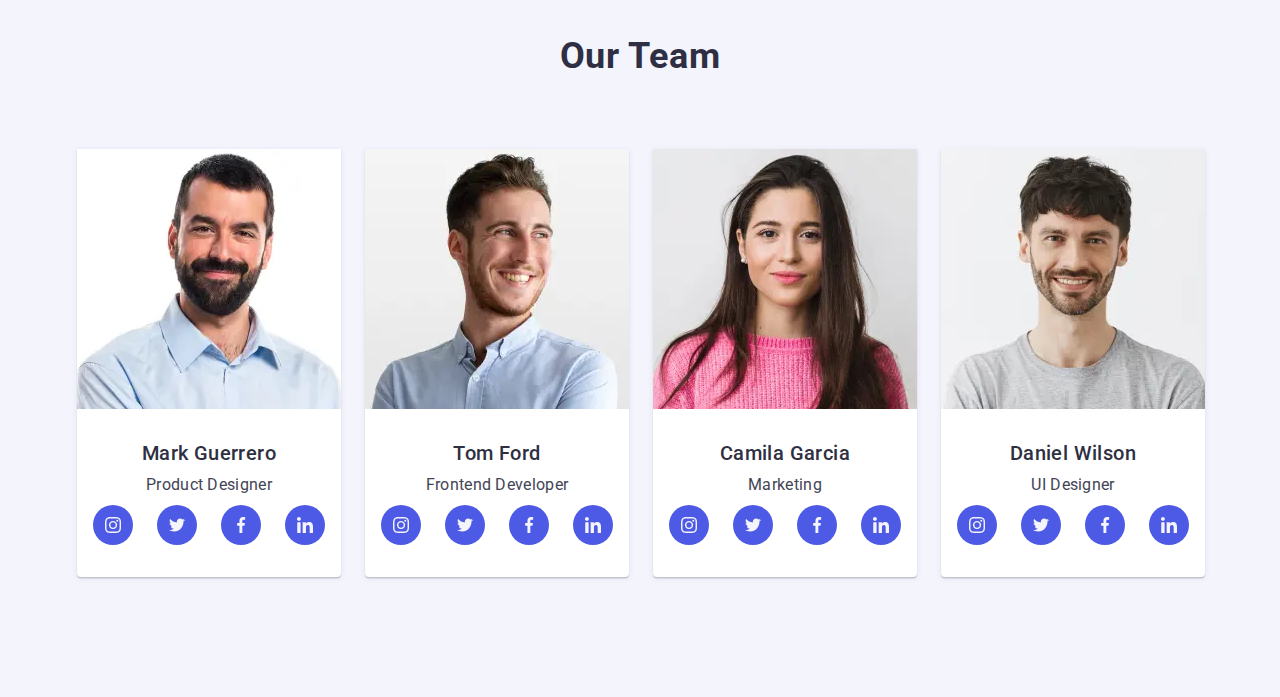
==== commit 8459a254: "Upd" ====
--- a/index.html
+++ b/index.html
@@ -240,17 +240,51 @@
           </ul>
         </div>
       </section>
-      <!--   <section class="section team">
+      <section class="section team">
         <div class="container">
           <h2 class="secondary-header">Our Team</h2>
           <ul class="team-list list">
             <li class="team-list-item">
+              <picture>
+        <!-- DESKTOP -->
+        <source
+          srcset="./images/our-team/mark-guerrero-desktop.webp 1x, ./images/our-team/mark-guerrero-desktop@2x.webp 2x"
+          media="(min-width: 1158px)"
+          type="image/webp"
+        />
+        <source
+          srcset="./images/our-team/mark-guerrero-desktop.jpg 1x, ./images/our-team/mark-guerrero-desktop@2x.jpg 2x"
+          media="(min-width: 1158px)"
+        />
+
+        <!-- TABLET -->
+        <source
+          srcset="./images/our-team/mark-guerrero-tablet.webp 1x, ./images/our-team/mark-guerrero-tablet@2x.webp 2x"
+          media="(min-width: 768px)"
+          type="image/webp"
+        />
+        <source
+          srcset="./images/our-team/mark-guerrero-tablet.jpg 1x, ./images/our-team/mark-guerrero-tablet@2x.jpg 2x"
+          media="(min-width: 768px)"
+        />
+
+        <!-- MOBILE -->
+        <source
+          srcset="./images/our-team/mark-guerrero-mobile.webp 1x, ./images/our-team/mark-guerrero-mobile@2x.webp 2x"
+          media="(min-width: 428px)"
+          type="image/webp"
+        />
+        <source
+          srcset="./images/our-team/mark-guerrero-mobile.jpg 1x, ./images/our-team/mark-guerrero-mobile@2x.jpg 2x"
+          media="(min-width: 428px)"
+        />
               <img
-                src="./images/our-team/mark-guerrero.jpg"
+                src="./images/our-team/mark-guerrero-mobile.jpg"
                 alt="Product Designer"
                 width="264"
                 height="260"
               />
+              </picture>
               <div class="team-list-item-member">
                 <h3 class="team-list-header">Mark Guerrero</h3>
                 <p class="team-position">Product Designer</p>
@@ -303,12 +337,46 @@
               </div>
             </li>
             <li class="team-list-item">
+              <picture>
+        <!-- DESKTOP -->
+        <source
+          srcset="./images/our-team/tom-ford-desktop.webp 1x, ./images/our-team/tom-ford-desktop@2x.webp 2x"
+          media="(min-width: 1158px)"
+          type="image/webp"
+        />
+        <source
+          srcset="./images/our-team/tom-ford-desktop.jpg 1x, ./images/our-team/tom-ford-desktop@2x.jpg 2x"
+          media="(min-width: 1158px)"
+        />
+
+        <!-- TABLET -->
+        <source
+          srcset="./images/our-team/tom-ford-tablet.webp 1x, ./images/our-team/tom-ford-tablet@2x.webp 2x"
+          media="(min-width: 768px)"
+          type="image/webp"
+        />
+        <source
+          srcset="./images/our-team/tom-ford-tablet.jpg 1x, ./images/our-team/tom-ford-tablet@2x.jpg 2x"
+          media="(min-width: 768px)"
+        />
+
+        <!-- MOBILE -->
+        <source
+          srcset="./images/our-team/tom-ford-mobile.webp 1x, ./images/our-team/tom-ford-mobile@2x.webp 2x"
+          media="(min-width: 428px)"
+          type="image/webp"
+        />
+        <source
+          srcset="./images/our-team/tom-ford-mobile.jpg 1x, ./images/our-team/tom-ford-mobile@2x.jpg 2x"
+          media="(min-width: 428px)"
+        />
               <img
-                src="./images/our-team/tom-ford.jpg"
+                src="./images/our-team/tom-ford-mobile.jpg"
                 alt="Frontend Developer"
                 width="264"
                 height="260"
               />
+              </picture>
               <div class="team-list-item-member">
                 <h3 class="team-list-header">Tom Ford</h3>
                 <p class="team-position">Frontend Developer</p>
@@ -361,12 +429,46 @@
               </div>
             </li>
             <li class="team-list-item">
+              <picture>
+        <!-- DESKTOP -->
+        <source
+          srcset="./images/our-team/camila-garcia-desktop.webp 1x, ./images/our-team/camila-garcia-desktop@2x.webp 2x"
+          media="(min-width: 1158px)"
+          type="image/webp"
+        />
+        <source
+          srcset="./images/our-team/camila-garcia-desktop.jpg 1x, ./images/our-team/camila-garcia-desktop@2x.jpg 2x"
+          media="(min-width: 1158px)"
+        />
+
+        <!-- TABLET -->
+        <source
+          srcset="./images/our-team/camila-garcia-tablet.webp 1x, ./images/our-team/camila-garcia-tablet@2x.webp 2x"
+          media="(min-width: 768px)"
+          type="image/webp"
+        />
+        <source
+          srcset="./images/our-team/camila-garcia-tablet.jpg 1x, ./images/our-team/camila-garcia-tablet@2x.jpg 2x"
+          media="(min-width: 768px)"
+        />
+
+        <!-- MOBILE -->
+        <source
+          srcset="./images/our-team/camila-garcia-mobile.webp 1x, ./images/our-team/camila-garcia-mobile@2x.webp 2x"
+          media="(min-width: 428px)"
+          type="image/webp"
+        />
+        <source
+          srcset="./images/our-team/camila-garcia-mobile.jpg 1x, ./images/our-team/camila-garcia-mobile@2x.jpg 2x"
+          media="(min-width: 428px)"
+        />
               <img
-                src="./images/our-team/camila-garcia.jpg"
+                src="./images/our-team/camila-garcia-mobile.jpg"
                 alt="Marketing"
                 width="264"
                 height="260"
               />
+              </picture>
               <div class="team-list-item-member">
                 <h3 class="team-list-header">Camila Garcia</h3>
                 <p class="team-position">Marketing</p>
@@ -419,12 +521,46 @@
               </div>
             </li>
             <li class="team-list-item">
+              <picture>
+        <!-- DESKTOP -->
+        <source
+          srcset="./images/our-team/daniel-wilson-desktop.webp 1x, ./images/our-team/daniel-wilson-desktop@2x.webp 2x"
+          media="(min-width: 1158px)"
+          type="image/webp"
+        />
+        <source
+          srcset="./images/our-team/daniel-wilson-desktop.jpg 1x, ./images/our-team/daniel-wilson-desktop@2x.jpg 2x"
+          media="(min-width: 1158px)"
+        />
+
+        <!-- TABLET -->
+        <source
+          srcset="./images/our-team/daniel-wilson-tablet.webp 1x, ./images/our-team/daniel-wilson-tablet@2x.webp 2x"
+          media="(min-width: 768px)"
+          type="image/webp"
+        />
+        <source
+          srcset="./images/our-team/daniel-wilson-tablet.jpg 1x, ./images/our-team/daniel-wilson-tablet@2x.jpg 2x"
+          media="(min-width: 768px)"
+        />
+
+        <!-- MOBILE -->
+        <source
+          srcset="./images/our-team/daniel-wilson-mobile.webp 1x, ./images/our-team/daniel-wilson-mobile@2x.webp 2x"
+          media="(min-width: 428px)"
+          type="image/webp"
+        />
+        <source
+          srcset="./images/our-team/daniel-wilson-mobile.jpg 1x, ./images/our-team/daniel-wilson-mobile@2x.jpg 2x"
+          media="(min-width: 428px)"
+        />
               <img
-                src="./images/our-team/daniel-wilson.jpg"
+                src="./images/our-team/daniel-wilson-mobile.jpg"
                 alt="UL Designer"
                 width="264"
                 height="260"
               />
+              </picture>
               <div class="team-list-item-member">
                 <h3 class="team-list-header">Daniel Wilson</h3>
                 <p class="team-position">UI Designer</p>
@@ -479,7 +615,7 @@
           </ul>
         </div>
       </section>
-      <section class="section customers">
+      <!--   <section class="section customers">
         <div class="container">
           <h2 class="secondary-header">Customers</h2>
           <ul class="customers-list list">
--- a/css/styles.css
+++ b/css/styles.css
@@ -517,6 +517,17 @@
 }
 }
 /* THIRD SECTION */
+.secondary-header { 
+  margin-bottom: 72px;
+  font-family: var(--main-font-family);
+  font-weight: 700;
+  font-size: 36px;
+  line-height: 1.11;
+  text-align: center;
+  letter-spacing: 0.02em;
+  text-transform: capitalize;
+  color: var(--secondary-text-color-theme-dark);
+}
 @media screen and (max-width: 1157px) {
   .third-section {
     display: none;
@@ -526,55 +537,39 @@
 .third-section {
   padding-top: 0px;
 }
-  .secondary-header { 
-  margin-bottom: 72px;
-  font-family: var(--main-font-family);
-  font-weight: 700;
-  font-size: 36px;
-  line-height: 1.1;
+ .jobs-list {
+  display: flex;
+  gap: 24px;
+}
+}
+/* TEAM SECTION */
+.team {
+  background-color: var(--secondary-text-color-theme-light);
+}
+.team-list-header {
+  font-family: var(--main-font-family);
+  font-weight: 500;
+  font-size: 20px;
+  line-height: 1.2;
   text-align: center;
   letter-spacing: 0.02em;
-  text-transform: capitalize;
   color: var(--secondary-text-color-theme-dark);
-}
- .jobs-list {
-  display: flex;
-  gap: 24px;
-}
-}
-/* TEAM SECTION */
-/* .team-list {
-  display: flex;
-  gap: 24px;
+  margin-bottom: 8px;
+}
+.team-position {
+  font-family: var(--main-font-family);
+  font-size: 16px;
+  line-height: 1.5;
+  text-align: center;
+  margin-bottom: 8px;
+  letter-spacing: 0.02em;
+  color: var(--primary-text-color-theme-dark);
 }
 .team-list-item {
-  flex-basis: calc((100%-72px) / 4);
   border-radius: 0px 0px 4px 4px;
   box-shadow: 0px 1px 6px rgba(46, 47, 66, 0.08), 0px 1px 1px rgba(46, 47, 66, 0.16),
     0px 2px 1px rgba(46, 47, 66, 0.08);
   background-color: var(--primary-text-color-theme-light);
-}
-.team {
-  background-color: var(--secondary-text-color-theme-light);
-}
-.team-list-header {
-  font-family: var(--main-font-family);
-  font-weight: 500;
-  font-size: 20px;
-  line-height: 1.2;
-  text-align: center;
-  letter-spacing: 0.02em;
-  color: var(--secondary-text-color-theme-dark);
-  margin-bottom: 8px;
-}
-.team-position {
-  font-family: var(--main-font-family);
-  font-size: 16px;
-  line-height: 1.5;
-  text-align: center;
-  margin-bottom: 8px;
-  letter-spacing: 0.02em;
-  color: var(--primary-text-color-theme-dark);
 }
 .team-list-item-member {
   padding: 32px 0;
@@ -595,13 +590,43 @@
   background-color: var(--primary-color);
   transition: background-color 250ms cubic-bezier(0.4, 0, 0.2, 1);
 }
+.social-media-icon {
+  fill: var(--secondary-text-color-theme-light);
+}
+@media screen and (max-width: 767px) {
+  .team-list {
+  display: flex;
+  flex-direction: column;
+  align-items: center;
+  padding: 0px;
+  gap: 72px;
+  }
+}
+@media screen and(min-width: 768px) {
+  .team-list { 
+  display: flex;
+  flex-direction: column;
+  flex-wrap: wrap;
+  column-gap: 24px;
+  row-gap: 64px;
+} 
+.team-list-item {
+  width: calc((100%-24px) / 2);
+}
+}
+@media screen and (min-width: 1158px) {
+  .team-list {
+  display: flex;
+  gap: 24px;
+}
+.team-list-item {
+  flex-basis: calc((100%-72px) / 4);
+}
 .social-media-link:hover,
 .social-media-link:focus {
   background-color: var(--accent-color);
 }
-.social-media-icon {
-  fill: var(--secondary-text-color-theme-light);
-} */
+}
 /* CUSTOMERS SECTION */
 /* .customers-list {
   display: flex;
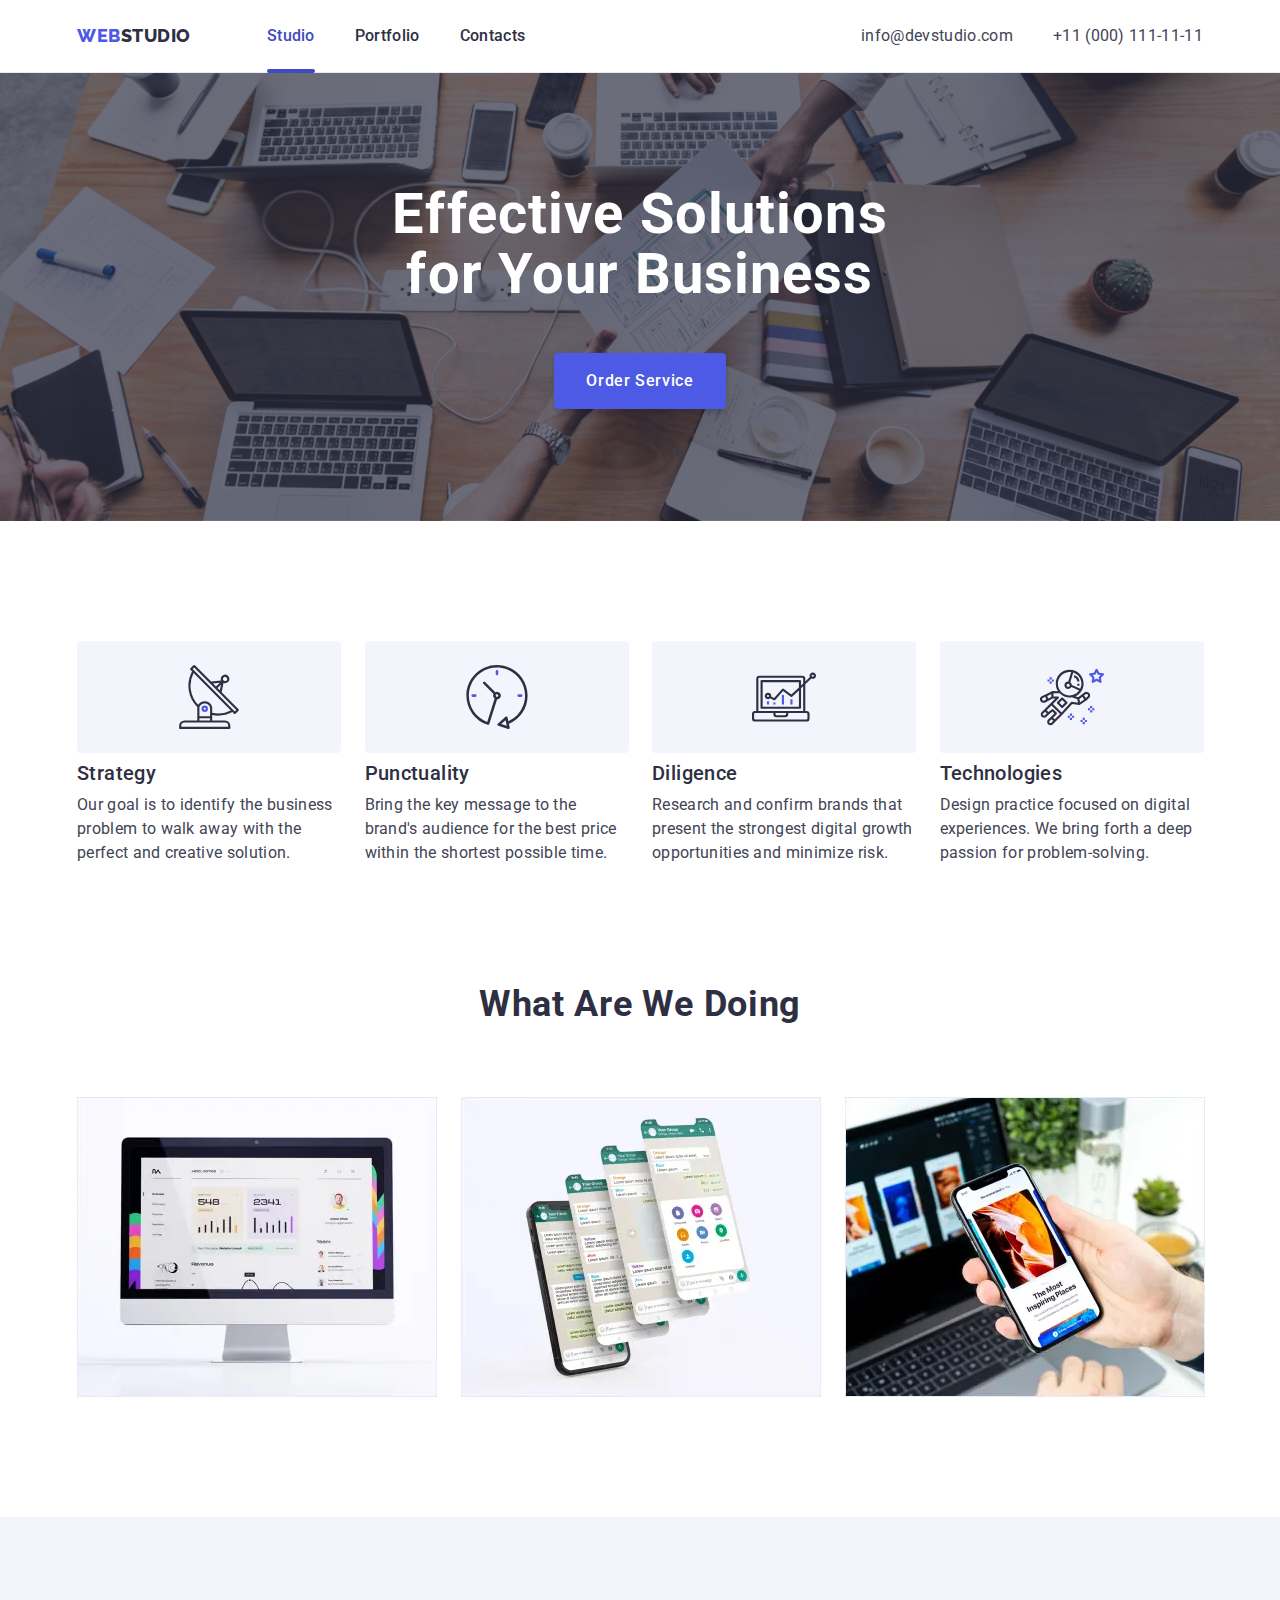
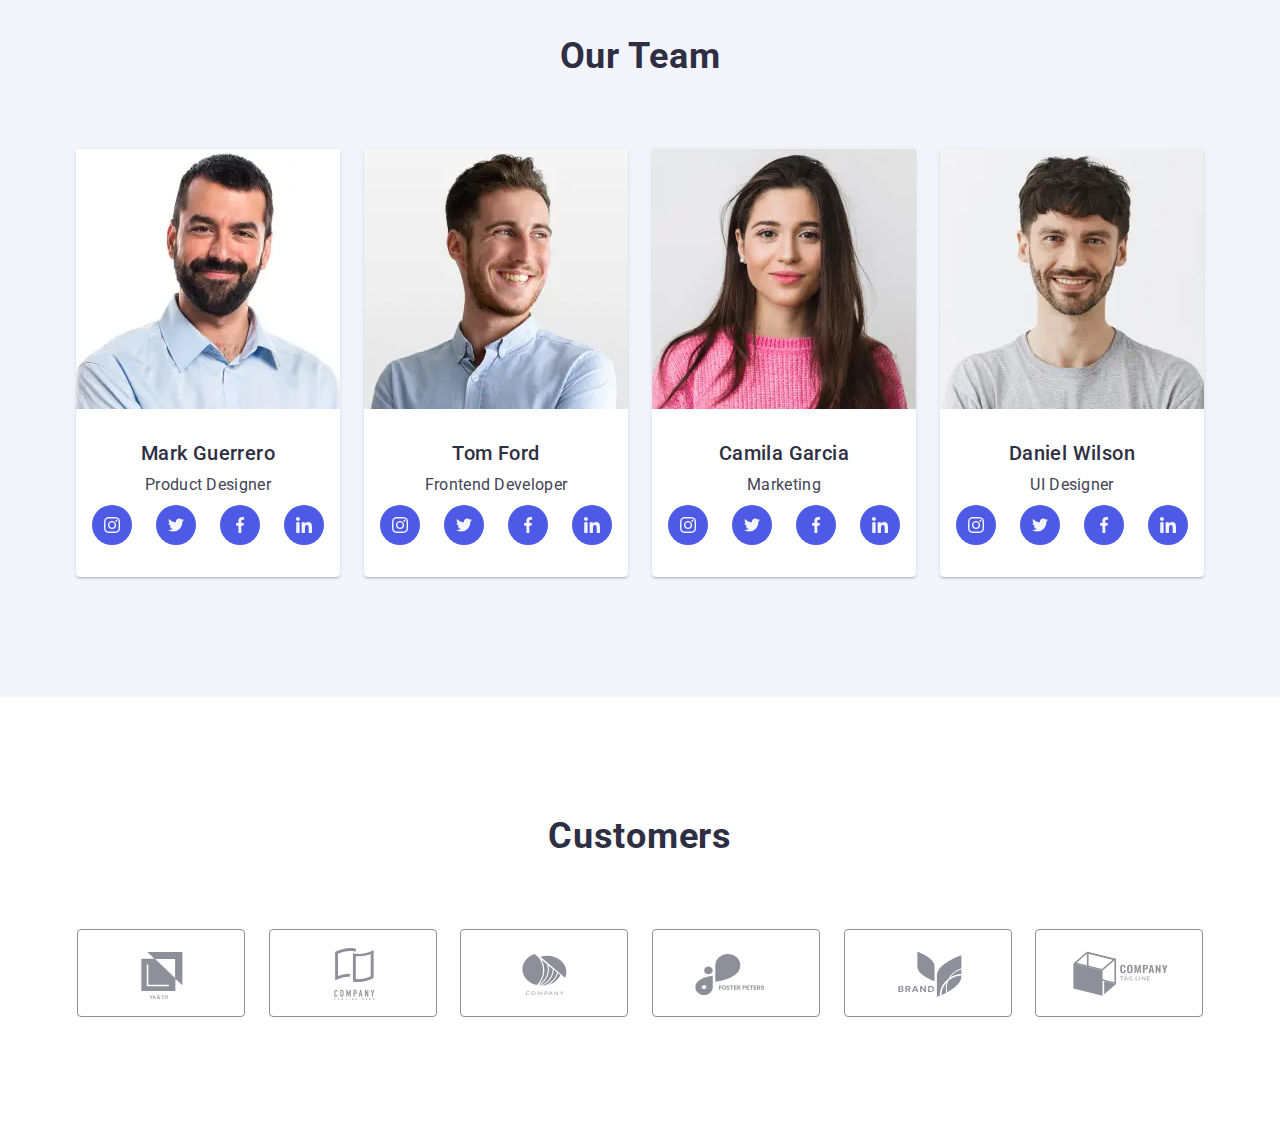
==== commit 439ed1ab: "Upd" ====
--- a/index.html
+++ b/index.html
@@ -142,7 +142,7 @@
           <button class="modal-open-btn" type="button" data-modal-open>Order Service</button>
         </div>
       </section>
-    <section class="section">
+      <section class="section">
         <div class="container">
           <h2 class="visually-hidden">Company Values</h2>
           <ul class="values-list list">
@@ -203,38 +203,77 @@
           <ul class="jobs-list list">
             <li class="jobs-list-item">
               <picture>
-                <source srcset="./images/portfolio/portfolio-img-1.webp 1x, ./images/portfolio/portfolio-img-1@2x.webp 2x" media="(min-width: 1158px)" type="image/webp" />
-                <source srcset="./images/portfolio/portfolio-img-1.jpg 1x, ./images/portfolio/portfolio-img-1@2x.jpg 2x" media="(min-width: 1158px)" />
-              <img
-                src="./images/portfolio/portfolio-img-1.jpg"
-                alt="Our job"
-                width="360"
-                height="300"
-              />
+                <source
+                  srcset="
+                    ./images/portfolio/portfolio-img-1.webp    1x,
+                    ./images/portfolio/portfolio-img-1@2x.webp 2x
+                  "
+                  media="(min-width: 1158px)"
+                  type="image/webp"
+                />
+                <source
+                  srcset="
+                    ./images/portfolio/portfolio-img-1.jpg    1x,
+                    ./images/portfolio/portfolio-img-1@2x.jpg 2x
+                  "
+                  media="(min-width: 1158px)"
+                />
+                <img
+                  src="./images/portfolio/portfolio-img-1.jpg"
+                  alt="Our job"
+                  width="360"
+                  height="300"
+                />
               </picture>
             </li>
             <li class="jobs-list-item">
               <picture>
-                <source srcset="./images/portfolio/portfolio-img-2.webp 1x, ./images/portfolio/portfolio-img-2@2x.webp 2x" media="(min-width: 1158px)" type="image/webp" />
-                <source srcset="./images/portfolio/portfolio-img-2.jpg 1x, ./images/portfolio/portfolio-img-2@2x.jpg 2x" media="(min-width: 1158px)" />
-              <img
-                src="./images/portfolio/portfolio-img-2.jpg"
-                alt="Our job"
-                width="360"
-                height="300"
-              />
+                <source
+                  srcset="
+                    ./images/portfolio/portfolio-img-2.webp    1x,
+                    ./images/portfolio/portfolio-img-2@2x.webp 2x
+                  "
+                  media="(min-width: 1158px)"
+                  type="image/webp"
+                />
+                <source
+                  srcset="
+                    ./images/portfolio/portfolio-img-2.jpg    1x,
+                    ./images/portfolio/portfolio-img-2@2x.jpg 2x
+                  "
+                  media="(min-width: 1158px)"
+                />
+                <img
+                  src="./images/portfolio/portfolio-img-2.jpg"
+                  alt="Our job"
+                  width="360"
+                  height="300"
+                />
               </picture>
             </li>
             <li class="jobs-list-item">
               <picture>
-                <source srcset="./images/portfolio/portfolio-img-3.webp 1x, ./images/portfolio/portfolio-img-3@2x.webp 2x" media="(min-width: 1158px)" type="image/webp" />
-                <source srcset="./images/portfolio/portfolio-img-3.jpg 1x, ./images/portfolio/portfolio-img-3@2x.jpg 2x" media="(min-width: 1158px)" />
-              <img
-                src="./images/portfolio/portfolio-img-3.jpg"
-                alt="Our job"
-                width="360"
-                height="300"
-              />
+                <source
+                  srcset="
+                    ./images/portfolio/portfolio-img-3.webp    1x,
+                    ./images/portfolio/portfolio-img-3@2x.webp 2x
+                  "
+                  media="(min-width: 1158px)"
+                  type="image/webp"
+                />
+                <source
+                  srcset="
+                    ./images/portfolio/portfolio-img-3.jpg    1x,
+                    ./images/portfolio/portfolio-img-3@2x.jpg 2x
+                  "
+                  media="(min-width: 1158px)"
+                />
+                <img
+                  src="./images/portfolio/portfolio-img-3.jpg"
+                  alt="Our job"
+                  width="360"
+                  height="300"
+                />
               </picture>
             </li>
           </ul>
@@ -246,44 +285,62 @@
           <ul class="team-list list">
             <li class="team-list-item">
               <picture>
-        <!-- DESKTOP -->
-        <source
-          srcset="./images/our-team/mark-guerrero-desktop.webp 1x, ./images/our-team/mark-guerrero-desktop@2x.webp 2x"
-          media="(min-width: 1158px)"
-          type="image/webp"
-        />
-        <source
-          srcset="./images/our-team/mark-guerrero-desktop.jpg 1x, ./images/our-team/mark-guerrero-desktop@2x.jpg 2x"
-          media="(min-width: 1158px)"
-        />
+                <!-- DESKTOP -->
+                <source
+                  srcset="
+                    ./images/our-team/mark-guerrero-desktop.webp    1x,
+                    ./images/our-team/mark-guerrero-desktop@2x.webp 2x
+                  "
+                  media="(min-width: 1158px)"
+                  type="image/webp"
+                />
+                <source
+                  srcset="
+                    ./images/our-team/mark-guerrero-desktop.jpg    1x,
+                    ./images/our-team/mark-guerrero-desktop@2x.jpg 2x
+                  "
+                  media="(min-width: 1158px)"
+                />
 
-        <!-- TABLET -->
-        <source
-          srcset="./images/our-team/mark-guerrero-tablet.webp 1x, ./images/our-team/mark-guerrero-tablet@2x.webp 2x"
-          media="(min-width: 768px)"
-          type="image/webp"
-        />
-        <source
-          srcset="./images/our-team/mark-guerrero-tablet.jpg 1x, ./images/our-team/mark-guerrero-tablet@2x.jpg 2x"
-          media="(min-width: 768px)"
-        />
+                <!-- TABLET -->
+                <source
+                  srcset="
+                    ./images/our-team/mark-guerrero-tablet.webp    1x,
+                    ./images/our-team/mark-guerrero-tablet@2x.webp 2x
+                  "
+                  media="(min-width: 768px)"
+                  type="image/webp"
+                />
+                <source
+                  srcset="
+                    ./images/our-team/mark-guerrero-tablet.jpg    1x,
+                    ./images/our-team/mark-guerrero-tablet@2x.jpg 2x
+                  "
+                  media="(min-width: 768px)"
+                />
 
-        <!-- MOBILE -->
-        <source
-          srcset="./images/our-team/mark-guerrero-mobile.webp 1x, ./images/our-team/mark-guerrero-mobile@2x.webp 2x"
-          media="(min-width: 428px)"
-          type="image/webp"
-        />
-        <source
-          srcset="./images/our-team/mark-guerrero-mobile.jpg 1x, ./images/our-team/mark-guerrero-mobile@2x.jpg 2x"
-          media="(min-width: 428px)"
-        />
-              <img
-                src="./images/our-team/mark-guerrero-mobile.jpg"
-                alt="Product Designer"
-                width="264"
-                height="260"
-              />
+                <!-- MOBILE -->
+                <source
+                  srcset="
+                    ./images/our-team/mark-guerrero-mobile.webp    1x,
+                    ./images/our-team/mark-guerrero-mobile@2x.webp 2x
+                  "
+                  media="(min-width: 428px)"
+                  type="image/webp"
+                />
+                <source
+                  srcset="
+                    ./images/our-team/mark-guerrero-mobile.jpg    1x,
+                    ./images/our-team/mark-guerrero-mobile@2x.jpg 2x
+                  "
+                  media="(min-width: 428px)"
+                />
+                <img
+                  src="./images/our-team/mark-guerrero-mobile.jpg"
+                  alt="Product Designer"
+                  width="264"
+                  height="260"
+                />
               </picture>
               <div class="team-list-item-member">
                 <h3 class="team-list-header">Mark Guerrero</h3>
@@ -338,44 +395,62 @@
             </li>
             <li class="team-list-item">
               <picture>
-        <!-- DESKTOP -->
-        <source
-          srcset="./images/our-team/tom-ford-desktop.webp 1x, ./images/our-team/tom-ford-desktop@2x.webp 2x"
-          media="(min-width: 1158px)"
-          type="image/webp"
-        />
-        <source
-          srcset="./images/our-team/tom-ford-desktop.jpg 1x, ./images/our-team/tom-ford-desktop@2x.jpg 2x"
-          media="(min-width: 1158px)"
-        />
+                <!-- DESKTOP -->
+                <source
+                  srcset="
+                    ./images/our-team/tom-ford-desktop.webp    1x,
+                    ./images/our-team/tom-ford-desktop@2x.webp 2x
+                  "
+                  media="(min-width: 1158px)"
+                  type="image/webp"
+                />
+                <source
+                  srcset="
+                    ./images/our-team/tom-ford-desktop.jpg    1x,
+                    ./images/our-team/tom-ford-desktop@2x.jpg 2x
+                  "
+                  media="(min-width: 1158px)"
+                />
 
-        <!-- TABLET -->
-        <source
-          srcset="./images/our-team/tom-ford-tablet.webp 1x, ./images/our-team/tom-ford-tablet@2x.webp 2x"
-          media="(min-width: 768px)"
-          type="image/webp"
-        />
-        <source
-          srcset="./images/our-team/tom-ford-tablet.jpg 1x, ./images/our-team/tom-ford-tablet@2x.jpg 2x"
-          media="(min-width: 768px)"
-        />
+                <!-- TABLET -->
+                <source
+                  srcset="
+                    ./images/our-team/tom-ford-tablet.webp    1x,
+                    ./images/our-team/tom-ford-tablet@2x.webp 2x
+                  "
+                  media="(min-width: 768px)"
+                  type="image/webp"
+                />
+                <source
+                  srcset="
+                    ./images/our-team/tom-ford-tablet.jpg    1x,
+                    ./images/our-team/tom-ford-tablet@2x.jpg 2x
+                  "
+                  media="(min-width: 768px)"
+                />
 
-        <!-- MOBILE -->
-        <source
-          srcset="./images/our-team/tom-ford-mobile.webp 1x, ./images/our-team/tom-ford-mobile@2x.webp 2x"
-          media="(min-width: 428px)"
-          type="image/webp"
-        />
-        <source
-          srcset="./images/our-team/tom-ford-mobile.jpg 1x, ./images/our-team/tom-ford-mobile@2x.jpg 2x"
-          media="(min-width: 428px)"
-        />
-              <img
-                src="./images/our-team/tom-ford-mobile.jpg"
-                alt="Frontend Developer"
-                width="264"
-                height="260"
-              />
+                <!-- MOBILE -->
+                <source
+                  srcset="
+                    ./images/our-team/tom-ford-mobile.webp    1x,
+                    ./images/our-team/tom-ford-mobile@2x.webp 2x
+                  "
+                  media="(min-width: 428px)"
+                  type="image/webp"
+                />
+                <source
+                  srcset="
+                    ./images/our-team/tom-ford-mobile.jpg    1x,
+                    ./images/our-team/tom-ford-mobile@2x.jpg 2x
+                  "
+                  media="(min-width: 428px)"
+                />
+                <img
+                  src="./images/our-team/tom-ford-mobile.jpg"
+                  alt="Frontend Developer"
+                  width="264"
+                  height="260"
+                />
               </picture>
               <div class="team-list-item-member">
                 <h3 class="team-list-header">Tom Ford</h3>
@@ -430,44 +505,62 @@
             </li>
             <li class="team-list-item">
               <picture>
-        <!-- DESKTOP -->
-        <source
-          srcset="./images/our-team/camila-garcia-desktop.webp 1x, ./images/our-team/camila-garcia-desktop@2x.webp 2x"
-          media="(min-width: 1158px)"
-          type="image/webp"
-        />
-        <source
-          srcset="./images/our-team/camila-garcia-desktop.jpg 1x, ./images/our-team/camila-garcia-desktop@2x.jpg 2x"
-          media="(min-width: 1158px)"
-        />
+                <!-- DESKTOP -->
+                <source
+                  srcset="
+                    ./images/our-team/camila-garcia-desktop.webp    1x,
+                    ./images/our-team/camila-garcia-desktop@2x.webp 2x
+                  "
+                  media="(min-width: 1158px)"
+                  type="image/webp"
+                />
+                <source
+                  srcset="
+                    ./images/our-team/camila-garcia-desktop.jpg    1x,
+                    ./images/our-team/camila-garcia-desktop@2x.jpg 2x
+                  "
+                  media="(min-width: 1158px)"
+                />
 
-        <!-- TABLET -->
-        <source
-          srcset="./images/our-team/camila-garcia-tablet.webp 1x, ./images/our-team/camila-garcia-tablet@2x.webp 2x"
-          media="(min-width: 768px)"
-          type="image/webp"
-        />
-        <source
-          srcset="./images/our-team/camila-garcia-tablet.jpg 1x, ./images/our-team/camila-garcia-tablet@2x.jpg 2x"
-          media="(min-width: 768px)"
-        />
+                <!-- TABLET -->
+                <source
+                  srcset="
+                    ./images/our-team/camila-garcia-tablet.webp    1x,
+                    ./images/our-team/camila-garcia-tablet@2x.webp 2x
+                  "
+                  media="(min-width: 768px)"
+                  type="image/webp"
+                />
+                <source
+                  srcset="
+                    ./images/our-team/camila-garcia-tablet.jpg    1x,
+                    ./images/our-team/camila-garcia-tablet@2x.jpg 2x
+                  "
+                  media="(min-width: 768px)"
+                />
 
-        <!-- MOBILE -->
-        <source
-          srcset="./images/our-team/camila-garcia-mobile.webp 1x, ./images/our-team/camila-garcia-mobile@2x.webp 2x"
-          media="(min-width: 428px)"
-          type="image/webp"
-        />
-        <source
-          srcset="./images/our-team/camila-garcia-mobile.jpg 1x, ./images/our-team/camila-garcia-mobile@2x.jpg 2x"
-          media="(min-width: 428px)"
-        />
-              <img
-                src="./images/our-team/camila-garcia-mobile.jpg"
-                alt="Marketing"
-                width="264"
-                height="260"
-              />
+                <!-- MOBILE -->
+                <source
+                  srcset="
+                    ./images/our-team/camila-garcia-mobile.webp    1x,
+                    ./images/our-team/camila-garcia-mobile@2x.webp 2x
+                  "
+                  media="(min-width: 428px)"
+                  type="image/webp"
+                />
+                <source
+                  srcset="
+                    ./images/our-team/camila-garcia-mobile.jpg    1x,
+                    ./images/our-team/camila-garcia-mobile@2x.jpg 2x
+                  "
+                  media="(min-width: 428px)"
+                />
+                <img
+                  src="./images/our-team/camila-garcia-mobile.jpg"
+                  alt="Marketing"
+                  width="264"
+                  height="260"
+                />
               </picture>
               <div class="team-list-item-member">
                 <h3 class="team-list-header">Camila Garcia</h3>
@@ -522,44 +615,62 @@
             </li>
             <li class="team-list-item">
               <picture>
-        <!-- DESKTOP -->
-        <source
-          srcset="./images/our-team/daniel-wilson-desktop.webp 1x, ./images/our-team/daniel-wilson-desktop@2x.webp 2x"
-          media="(min-width: 1158px)"
-          type="image/webp"
-        />
-        <source
-          srcset="./images/our-team/daniel-wilson-desktop.jpg 1x, ./images/our-team/daniel-wilson-desktop@2x.jpg 2x"
-          media="(min-width: 1158px)"
-        />
+                <!-- DESKTOP -->
+                <source
+                  srcset="
+                    ./images/our-team/daniel-wilson-desktop.webp    1x,
+                    ./images/our-team/daniel-wilson-desktop@2x.webp 2x
+                  "
+                  media="(min-width: 1158px)"
+                  type="image/webp"
+                />
+                <source
+                  srcset="
+                    ./images/our-team/daniel-wilson-desktop.jpg    1x,
+                    ./images/our-team/daniel-wilson-desktop@2x.jpg 2x
+                  "
+                  media="(min-width: 1158px)"
+                />
 
-        <!-- TABLET -->
-        <source
-          srcset="./images/our-team/daniel-wilson-tablet.webp 1x, ./images/our-team/daniel-wilson-tablet@2x.webp 2x"
-          media="(min-width: 768px)"
-          type="image/webp"
-        />
-        <source
-          srcset="./images/our-team/daniel-wilson-tablet.jpg 1x, ./images/our-team/daniel-wilson-tablet@2x.jpg 2x"
-          media="(min-width: 768px)"
-        />
+                <!-- TABLET -->
+                <source
+                  srcset="
+                    ./images/our-team/daniel-wilson-tablet.webp    1x,
+                    ./images/our-team/daniel-wilson-tablet@2x.webp 2x
+                  "
+                  media="(min-width: 768px)"
+                  type="image/webp"
+                />
+                <source
+                  srcset="
+                    ./images/our-team/daniel-wilson-tablet.jpg    1x,
+                    ./images/our-team/daniel-wilson-tablet@2x.jpg 2x
+                  "
+                  media="(min-width: 768px)"
+                />
 
-        <!-- MOBILE -->
-        <source
-          srcset="./images/our-team/daniel-wilson-mobile.webp 1x, ./images/our-team/daniel-wilson-mobile@2x.webp 2x"
-          media="(min-width: 428px)"
-          type="image/webp"
-        />
-        <source
-          srcset="./images/our-team/daniel-wilson-mobile.jpg 1x, ./images/our-team/daniel-wilson-mobile@2x.jpg 2x"
-          media="(min-width: 428px)"
-        />
-              <img
-                src="./images/our-team/daniel-wilson-mobile.jpg"
-                alt="UL Designer"
-                width="264"
-                height="260"
-              />
+                <!-- MOBILE -->
+                <source
+                  srcset="
+                    ./images/our-team/daniel-wilson-mobile.webp    1x,
+                    ./images/our-team/daniel-wilson-mobile@2x.webp 2x
+                  "
+                  media="(min-width: 428px)"
+                  type="image/webp"
+                />
+                <source
+                  srcset="
+                    ./images/our-team/daniel-wilson-mobile.jpg    1x,
+                    ./images/our-team/daniel-wilson-mobile@2x.jpg 2x
+                  "
+                  media="(min-width: 428px)"
+                />
+                <img
+                  src="./images/our-team/daniel-wilson-mobile.jpg"
+                  alt="UL Designer"
+                  width="264"
+                  height="260"
+                />
               </picture>
               <div class="team-list-item-member">
                 <h3 class="team-list-header">Daniel Wilson</h3>
@@ -615,7 +726,7 @@
           </ul>
         </div>
       </section>
-      <!--   <section class="section customers">
+      <section class="section customers">
         <div class="container">
           <h2 class="secondary-header">Customers</h2>
           <ul class="customers-list list">
@@ -659,7 +770,7 @@
         </div>
       </section>
     </main>
-    <footer class="footer">
+    <!--   <footer class="footer">
       <div class="footer-container container">
         <div class="footer-left-side">
           <a class="logo-link-text footer-link link" href="./index.html"
--- a/css/styles.css
+++ b/css/styles.css
@@ -602,25 +602,24 @@
   gap: 72px;
   }
 }
-@media screen and(min-width: 768px) {
-  .team-list { 
-  display: flex;
-  flex-direction: column;
-  flex-wrap: wrap;
-  column-gap: 24px;
-  row-gap: 64px;
-} 
-.team-list-item {
-  width: calc((100%-24px) / 2);
-}
-}
+@media screen and (min-width: 768px) {
+  .team-list {
+    display: flex;
+    flex-direction: row;
+    flex-wrap: wrap;
+    row-gap: 64px;
+    column-gap: 24px;
+     justify-content: center;
+  }
+ }
 @media screen and (min-width: 1158px) {
   .team-list {
   display: flex;
+  flex-wrap: nowrap;
   gap: 24px;
 }
 .team-list-item {
-  flex-basis: calc((100%-72px) / 4);
+  width: calc((100%-72px) / 4);
 }
 .social-media-link:hover,
 .social-media-link:focus {
@@ -628,14 +627,6 @@
 }
 }
 /* CUSTOMERS SECTION */
-/* .customers-list {
-  display: flex;
-  gap: 24px;
-  justify-content: center;
-}
-.customers-list-item {
-  width: calc((100% - 120px) / 6);
-}
 .customer-link {
   display: flex;
   justify-content: center;
@@ -656,7 +647,36 @@
 }
 .customer-icon {
   fill: currentColor;
-} */
+}
+@media screen and (max-width: 767px) {
+  .customers-list {
+    display: flex;
+    flex-direction: row;
+    flex-wrap: wrap;
+    row-gap: 72px;
+    column-gap: 16px;
+     justify-content: center;
+  }
+}
+@media screen and (min-width: 768px) {
+.customers-list {
+  display: flex;
+  flex-wrap: wrap;
+  column-gap: 24px;
+  row-gap: 72px;
+  justify-content: center;
+}
+}
+@media screen and (min-width: 1158px) {
+.customers-list {
+  display: flex;
+  gap: 24px;
+  justify-content: center;
+}
+.customers-list-item {
+  width: calc((100% - 120px) / 6);
+}
+}
 /* FOOTER */
 /* .footer {
   background-color: var(--secondary-text-color-theme-dark);
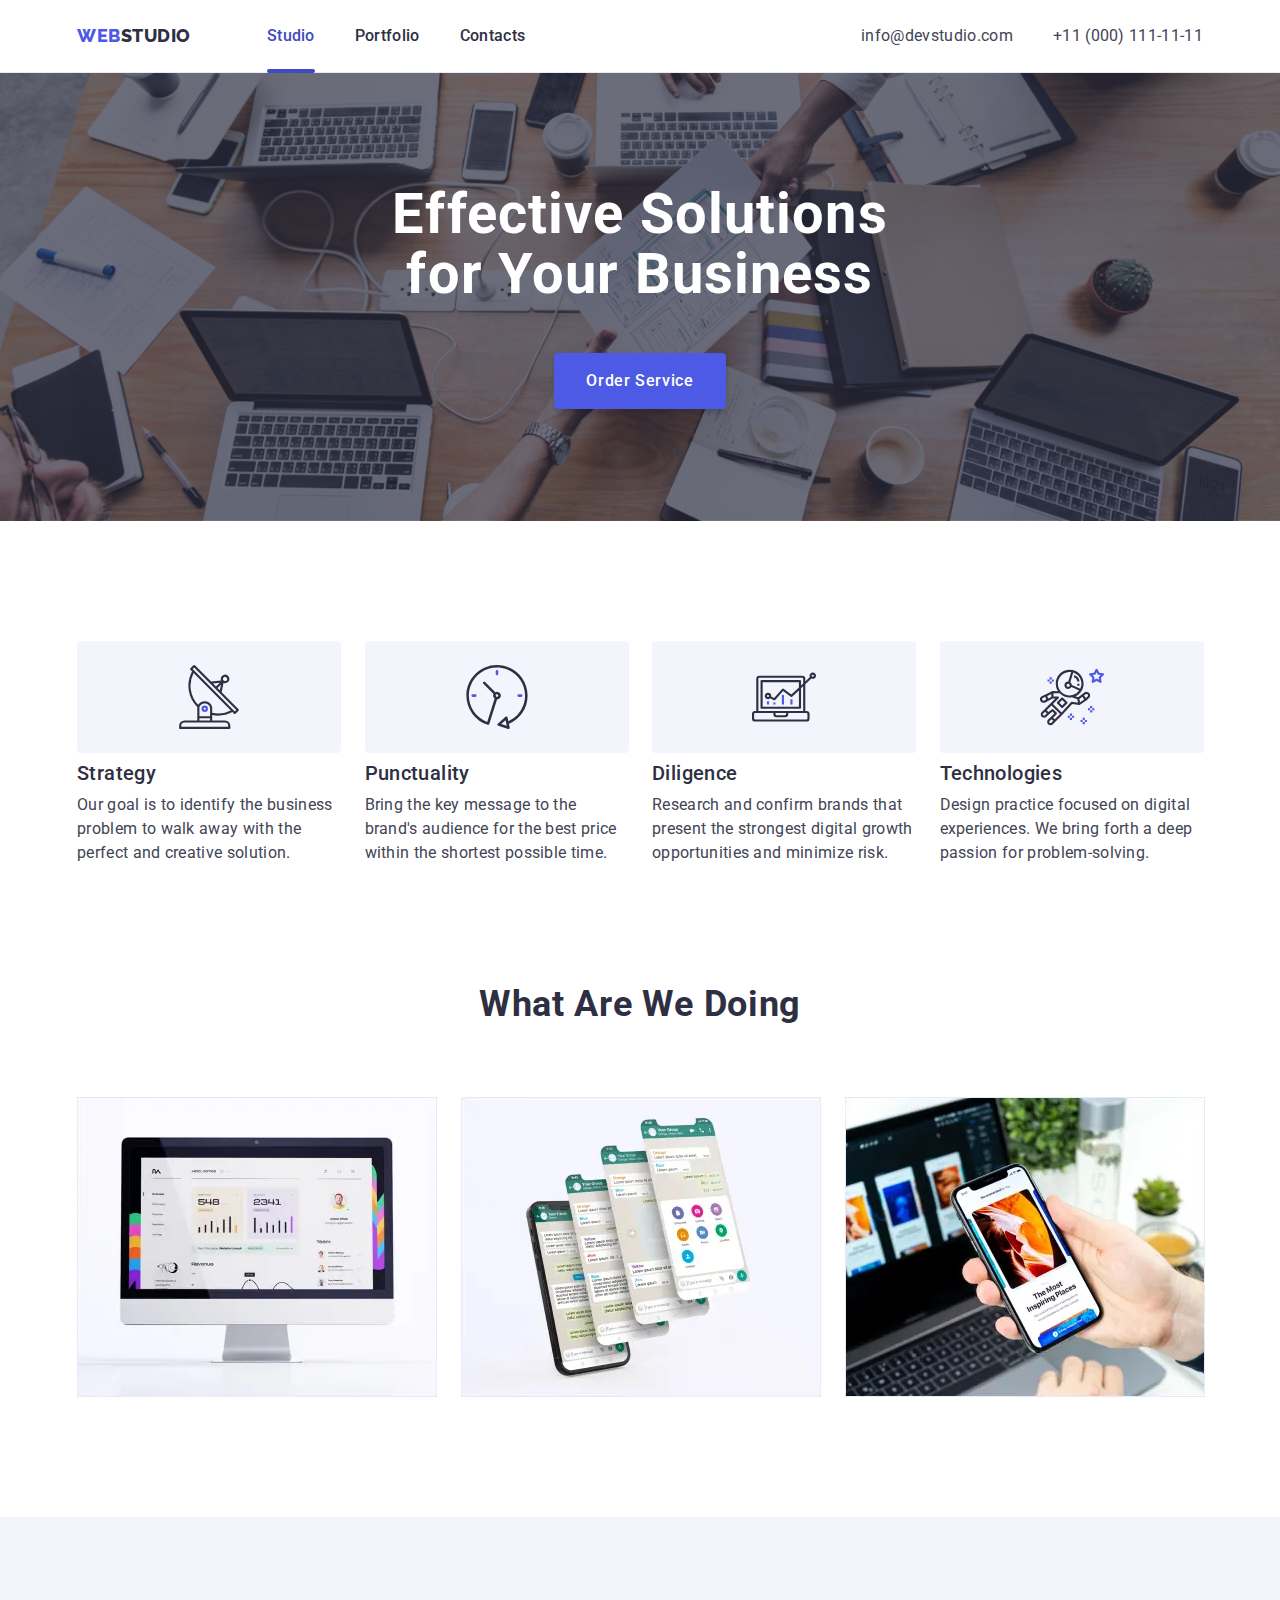
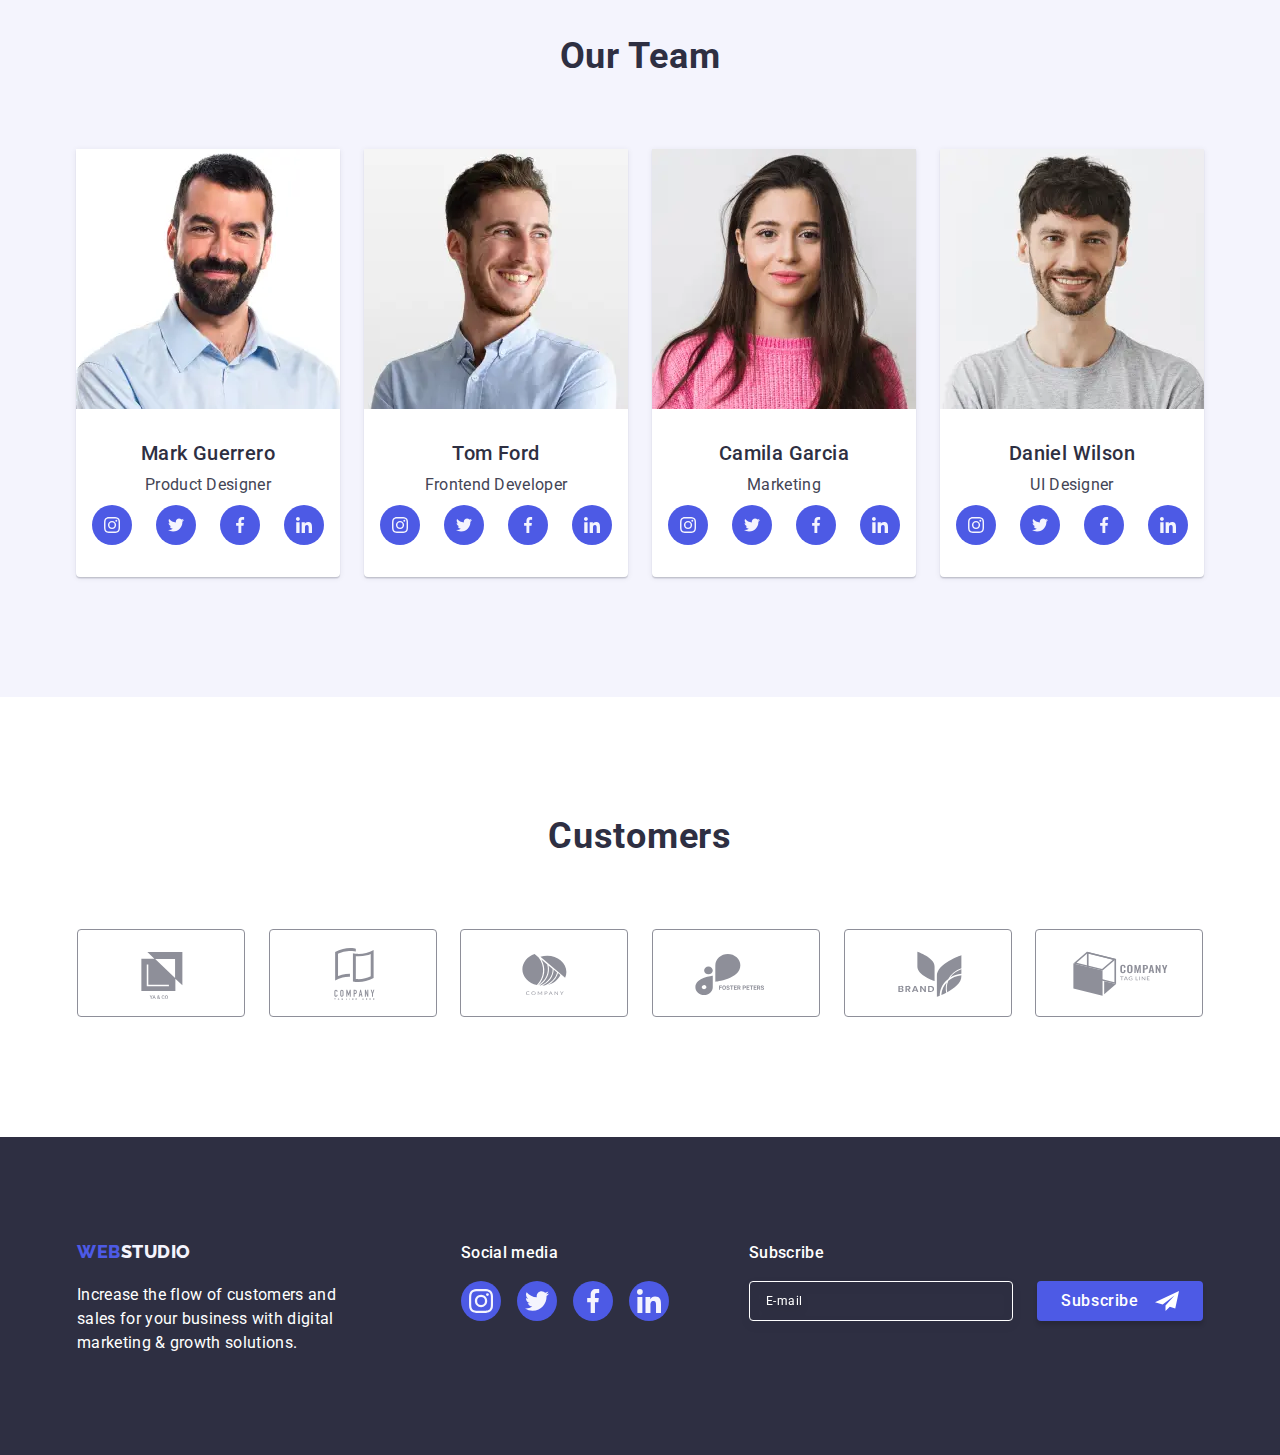
==== commit 33e1caa9: "Upd" ====
--- a/index.html
+++ b/index.html
@@ -770,7 +770,7 @@
         </div>
       </section>
     </main>
-    <!--   <footer class="footer">
+    <footer class="footer">
       <div class="footer-container container">
         <div class="footer-left-side">
           <a class="logo-link-text footer-link link" href="./index.html"
@@ -845,7 +845,7 @@
         </div>
       </div>
     </footer>
-    <div class="backdrop is-hidden" data-modal>
+    <!--   <div class="backdrop is-hidden" data-modal>
       <div class="modal">
         <button type="button" class="modal-close-btn" data-modal-close>
           <svg class="modal-close-icon" width="8" height="8">
--- a/css/styles.css
+++ b/css/styles.css
@@ -678,11 +678,6 @@
 }
 }
 /* FOOTER */
-/* .footer {
-  background-color: var(--secondary-text-color-theme-dark);
-  padding-top: 100px;
-  padding-bottom: 100px;
-}
 .footer-link {
   display: inline-block;
   margin-bottom: 16px;
@@ -714,13 +709,6 @@
   letter-spacing: 0.02em;
   color: var(--primary-text-color-theme-light);
 }
-.footer-container {
-  display: flex;
-  align-items: baseline;
-}
-.footer-left-side {
-  margin-right: 120px;
-}
 .social-media-list-footer {
   display: flex;
   gap: 16px;
@@ -735,16 +723,13 @@
   background-color: var(--primary-color);
   transition: background-color 250ms cubic-bezier(0.4, 0, 0.2, 1);
 }
+.social-media-icon-footer {
+  fill: var(--secondary-text-color-theme-light);
+}
 .social-media-link-footer:hover,
 .social-media-link-footer:focus {
   background-color: #31d0aa;
 }
-.social-media-icon-footer {
-  fill: var(--secondary-text-color-theme-light);
-}
-.footer-center {
-  margin-right: 80px;
-}
 .subscribe-wrapper-text {
   margin-bottom: 16px;
   font-weight: 500;
@@ -752,9 +737,6 @@
   line-height: 1.5;
   letter-spacing: 0.02em;
   color: var(--primary-text-color-theme-light);
-}
-.email-form {
-  display: flex;
 }
 .email-form-input {
   font-family: var(--main-font-family);
@@ -778,9 +760,6 @@
   outline: none;
   border-color: #31d0aa;
 }
-.subscribe-wrapper {
-  margin-right: 24px;
-}
 .subscribe-button {
   min-width: 165px;
   height: 40px;
@@ -807,7 +786,69 @@
 .subscribe-icon {
   margin-left: 16px;
   fill: var(--primary-text-color-theme-light);
-} */
+}
+@media screen and (max-width: 767px) {
+  .footer-link {
+    display: flex;
+    justify-content: center;
+  }
+  .footer-text {
+    margin-left: auto;
+    margin-right: auto;
+    margin-bottom: 72px;
+  }
+  .social-media-text {
+    text-align: center;
+    margin-bottom: 16px;
+  }
+  .social-media-list-footer {
+    justify-content: center;
+  }
+  .subscribe-wrapper-text {
+    margin-top: 72px;
+    text-align: center;
+  }
+  .email-form-input {
+    width: 398px;
+  }
+  .subscribe-button {
+    margin-left: auto;
+    margin-right: auto;
+    margin-top: 16px;
+  }
+}
+@media screen and (max-width: 1157px) {
+  .footer {
+  background-color: var(--secondary-text-color-theme-dark);
+  padding-top: 96px;
+  padding-bottom: 96px;
+}
+}
+@media screen and (min-width: 1158px) {
+  .footer {
+  background-color: var(--secondary-text-color-theme-dark);
+  padding-top: 100px;
+  padding-bottom: 100px;
+}
+}
+@media screen and (min-width: 1158px) {
+.footer-container {
+  display: flex;
+  align-items: baseline;
+}
+.footer-left-side {
+  margin-right: 120px;
+}
+.footer-center {
+  margin-right: 80px;
+}
+.email-form {
+  display: flex;
+}
+.subscribe-wrapper {
+  margin-right: 24px;
+}
+}
 /* Portfolio */
 .portfolio-section {
   padding: 96px 0 120px;
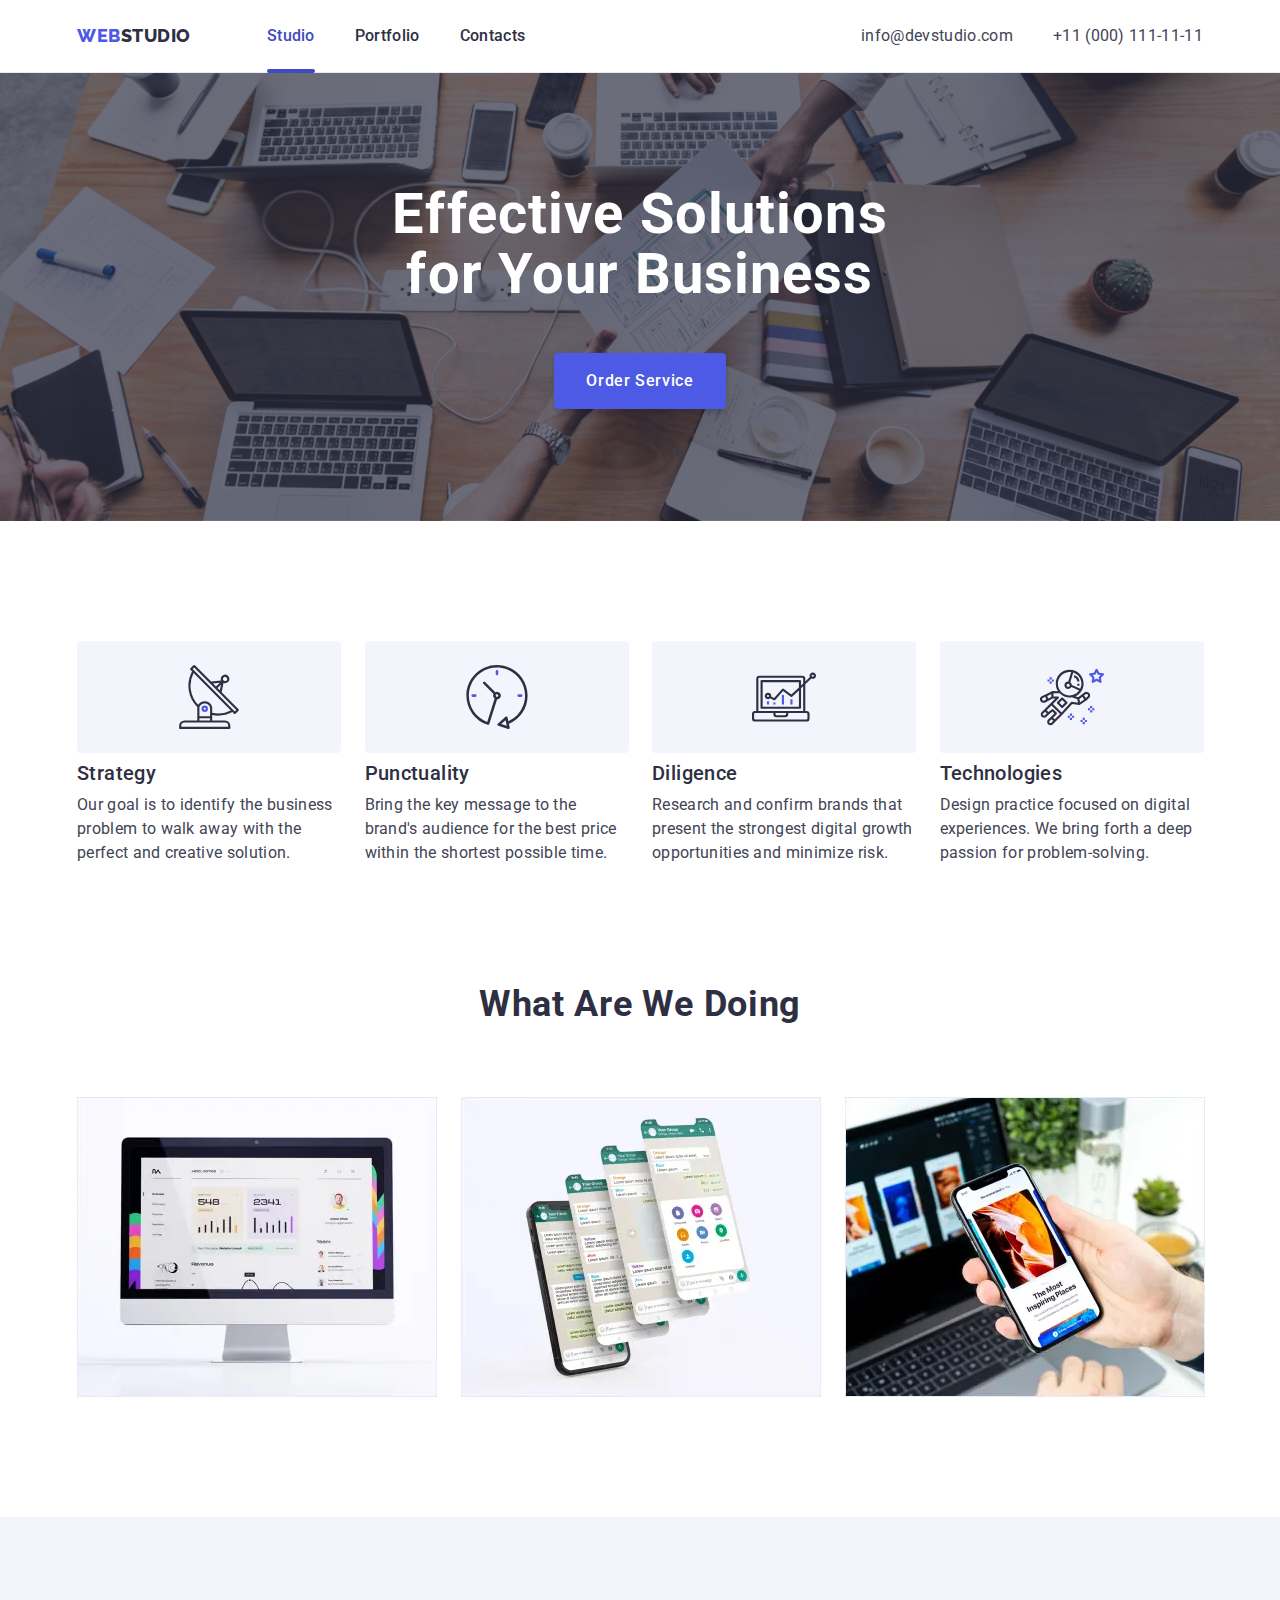
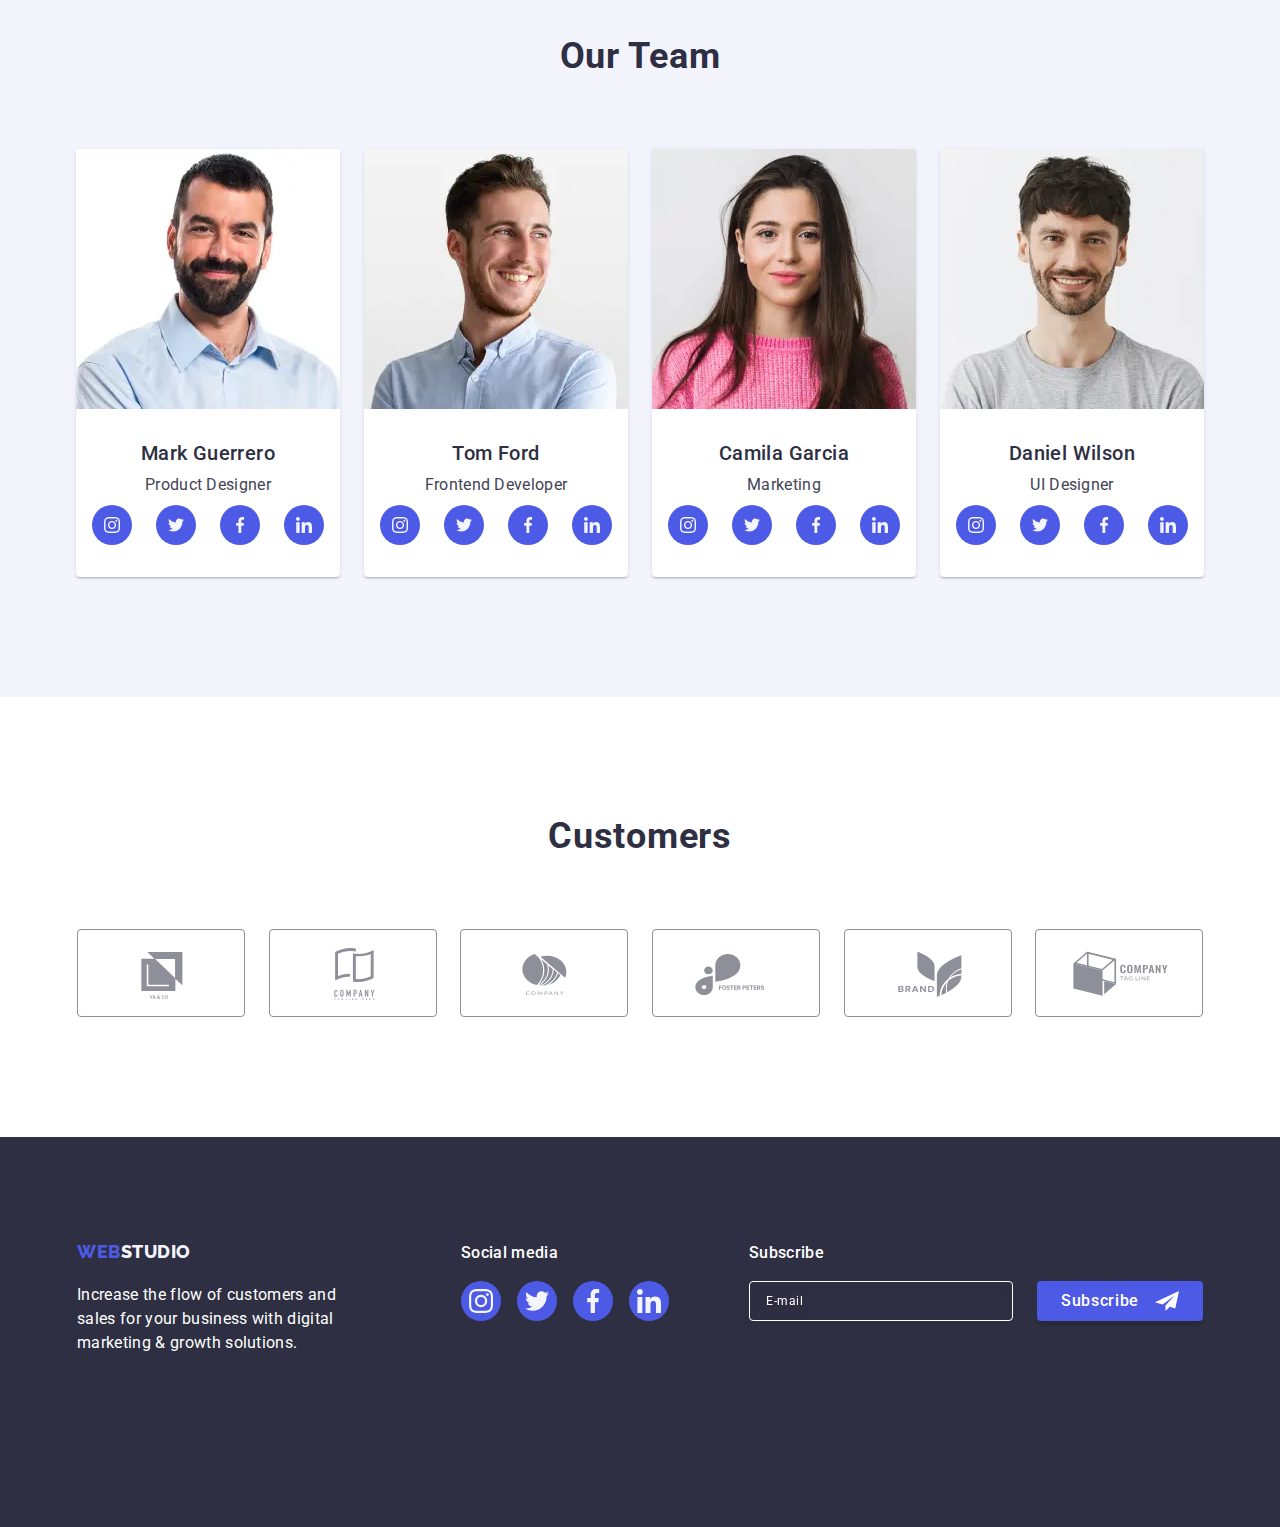
==== commit 5be4342a: "Upd" ====
--- a/index.html
+++ b/index.html
@@ -845,7 +845,7 @@
         </div>
       </div>
     </footer>
-    <!--   <div class="backdrop is-hidden" data-modal>
+    <div class="backdrop is-hidden" data-modal>
       <div class="modal">
         <button type="button" class="modal-close-btn" data-modal-close>
           <svg class="modal-close-icon" width="8" height="8">
@@ -915,7 +915,7 @@
         </form>
       </div>
     </div>
-    <script src="./js/modal.js"></script> -->
+    <script src="./js/modal.js"></script>
     <script src="./js/mobile-menu.js"></script>
   </body>
 </html>
--- a/css/styles.css
+++ b/css/styles.css
@@ -791,6 +791,7 @@
   .footer-link {
     display: flex;
     justify-content: center;
+    align-items: baseline;
   }
   .footer-text {
     margin-left: auto;
@@ -824,16 +825,31 @@
   padding-bottom: 96px;
 }
 }
+@media screen and (min-width: 768px) {
+  .footer-container {
+  display: flex;
+  flex-wrap: wrap;
+  justify-content: center;
+}
+.footer-left-side {
+  margin-right: 24px;
+  margin-bottom: 72px;
+}
+.email-form {
+  display: flex;
+  column-gap: 24px;
+  align-content: stretch;
+}
+}
 @media screen and (min-width: 1158px) {
   .footer {
   background-color: var(--secondary-text-color-theme-dark);
   padding-top: 100px;
   padding-bottom: 100px;
 }
-}
-@media screen and (min-width: 1158px) {
 .footer-container {
   display: flex;
+  flex-wrap: nowrap;
   align-items: baseline;
 }
 .footer-left-side {
@@ -845,12 +861,9 @@
 .email-form {
   display: flex;
 }
-.subscribe-wrapper {
-  margin-right: 24px;
-}
 }
 /* Portfolio */
-.portfolio-section {
+/* .portfolio-section {
   padding: 96px 0 120px;
 }
 .filter-btn-list {
@@ -946,7 +959,7 @@
 .portfolio-link:hover .overlay,
 .portfolio-link:focus .overlay {
   transform: translateY(0%);
-}
+} */
 /* MODAL WINDOW */
 .backdrop {
   position: fixed;
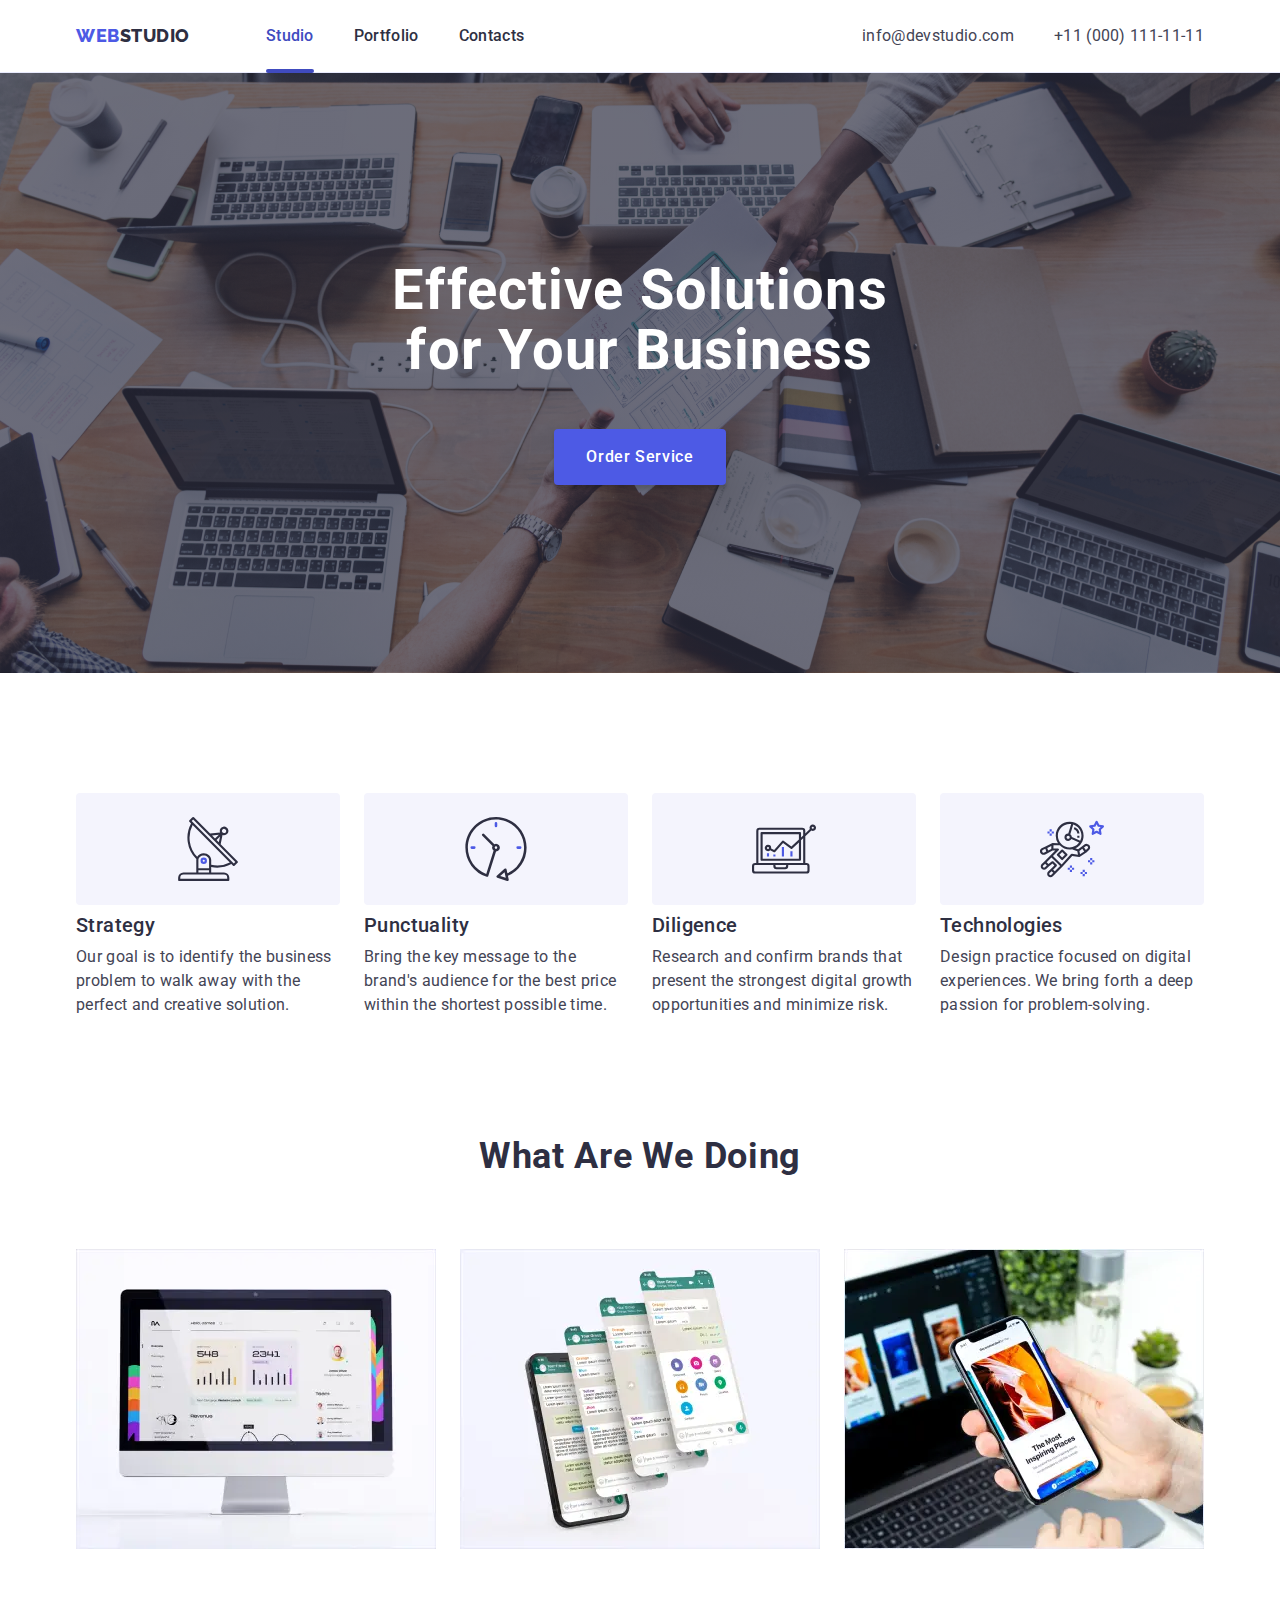
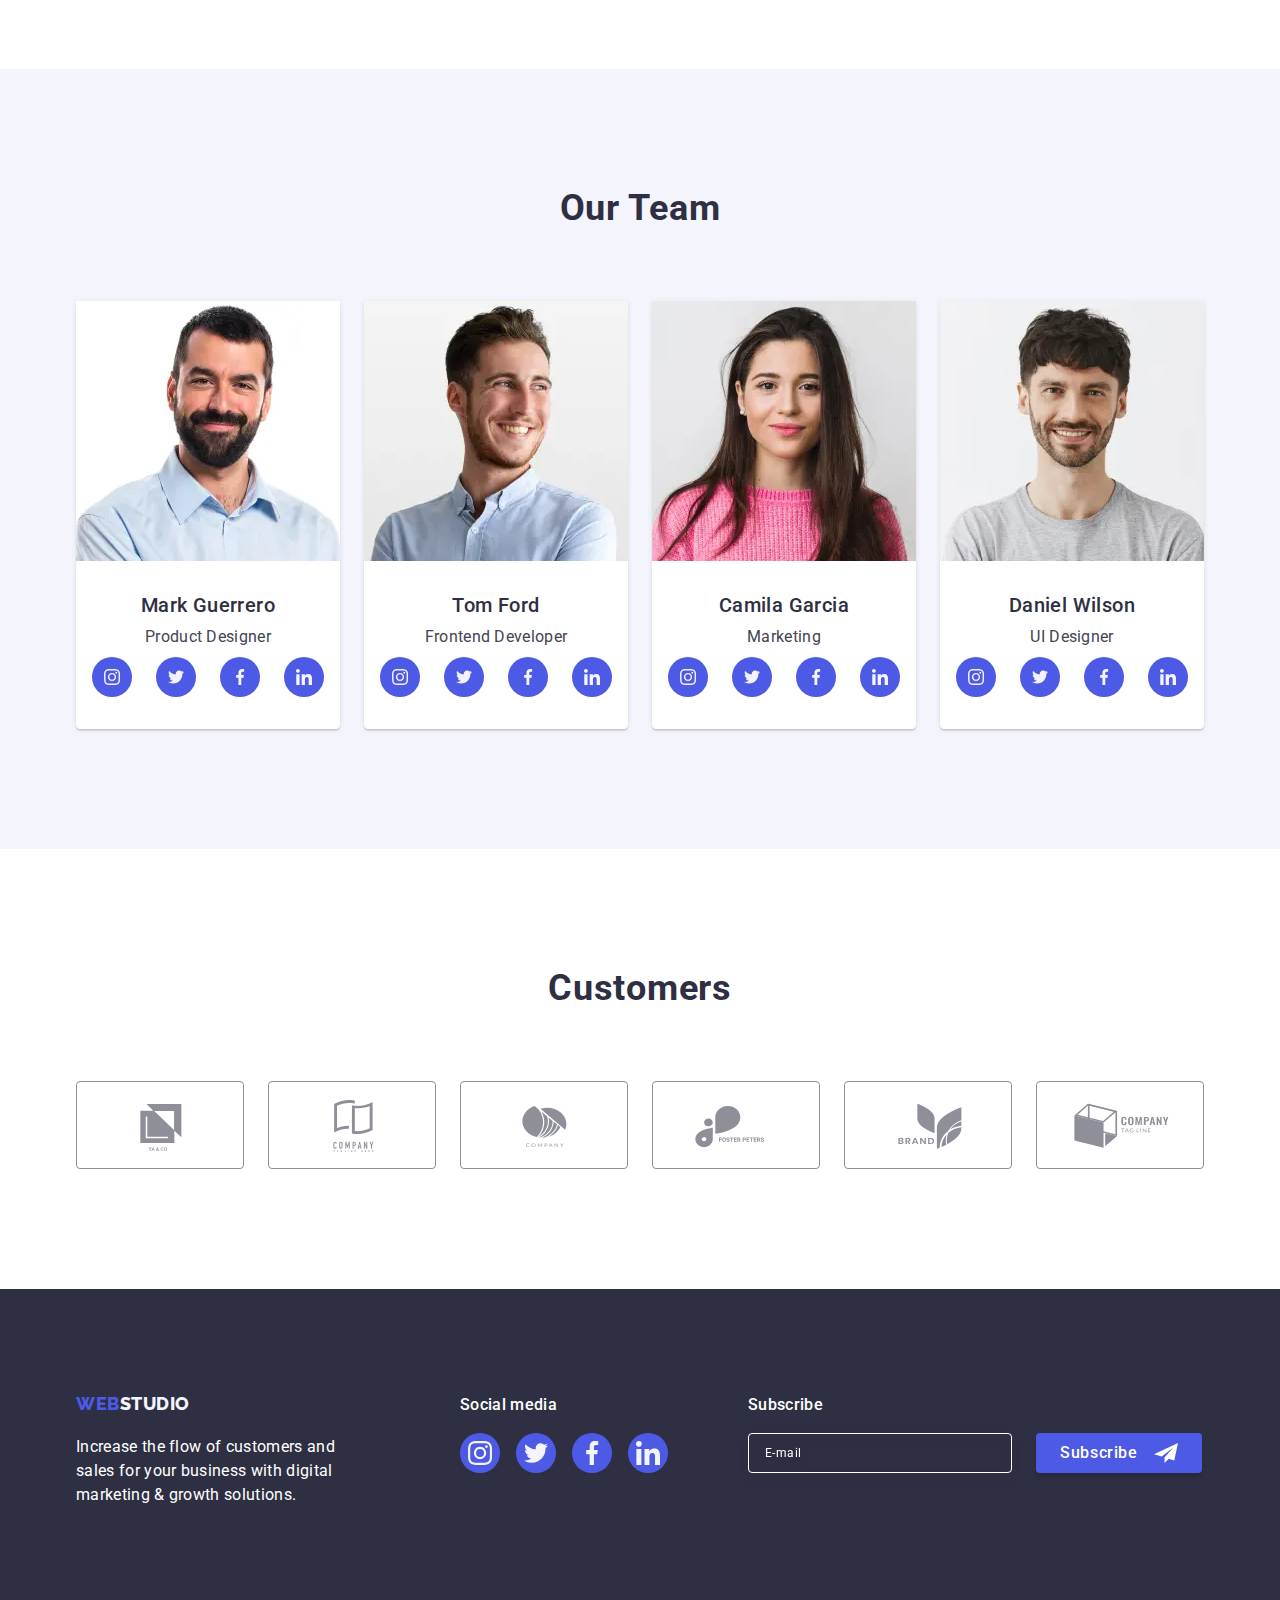
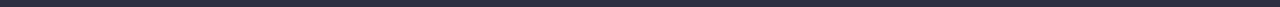
==== commit 7bc1569a: "Update" ====
--- a/index.html
+++ b/index.html
@@ -280,7 +280,7 @@
         </div>
       </section>
       <section class="section team">
-        <div class="container">
+        <div class="container team-container">
           <h2 class="secondary-header">Our Team</h2>
           <ul class="team-list list">
             <li class="team-list-item">
@@ -727,7 +727,7 @@
         </div>
       </section>
       <section class="section customers">
-        <div class="container">
+        <div class="container customers-container">
           <h2 class="secondary-header">Customers</h2>
           <ul class="customers-list list">
             <li class="customers-list-item">
--- a/css/styles.css
+++ b/css/styles.css
@@ -72,15 +72,15 @@
   }
 }
 
- .section { 
+.section {
   padding-top: 96px;
   padding-bottom: 96px;
 }
 
 @media screen and (min-width: 1158px) {
   .section {
-  padding-top: 120px;
-  padding-bottom: 120px;
+    padding-top: 120px;
+    padding-bottom: 120px;
   }
 }
 
@@ -137,8 +137,8 @@
     display: none;
   }
   .page-header {
-  padding-top: 24px;
-  padding-bottom: 22px;
+    padding-top: 24px;
+    padding-bottom: 22px;
   }
   .mobile-menu-open-btn {
     border: none;
@@ -167,8 +167,6 @@
   }
   .mobile-menu-container {
     position: relative;
-    padding-top: 80px;
-    padding-left: 40px;
   }
   .mobile-menu-close-btn {
     position: absolute;
@@ -180,8 +178,8 @@
     width: 24px;
     height: 24px;
     background-color: var(--portfolio-btn-color);
-  border: 1px solid var(--secondary-text-color-theme-dark);
-  border-radius: 50%;
+    border: 1px solid var(--secondary-text-color-theme-dark);
+    border-radius: 50%;
     padding: 0;
   }
   .mobile-menu-list {
@@ -191,6 +189,8 @@
     padding: 0px;
     gap: 40px;
     margin-bottom: 284px;
+    padding-top: 80px;
+    padding-left: 40px;
   }
   .mobile-menu-link {
     font-family: var(--main-font-family);
@@ -214,6 +214,7 @@
     text-transform: capitalize;
     color: var(--primary-color);
     padding-bottom: 40px;
+    padding-left: 40px;
   }
   .mobile-adress-link-email {
     font-family: var(--main-font-family);
@@ -224,113 +225,121 @@
     letter-spacing: 0.02em;
     color: var(--primary-text-color-theme-dark);
     padding-bottom: 48px;
+    padding-left: 40px;
   }
   .social-media-list-mobile {
-  display: flex;
-  gap: 56px;
-}
-.social-media-link-mobile {
-  display: flex;
-  justify-content: center;
-  align-items: center;
-  width: 40px;
-  height: 40px;
-  border-radius: 50%;
-  background-color: var(--primary-color);
-  transition: background-color 250ms cubic-bezier(0.4, 0, 0.2, 1);
-}
-.social-media-icon-mobile {
-  fill: var(--secondary-text-color-theme-light);
-}
+    display: flex;
+    gap: 56px;
+    padding-left: 40px;
+  }
+  .social-media-list-mobile-item {
+    width: calc((100% - 224px) / 4);
+  }
+  .social-media-link-mobile {
+    display: flex;
+    justify-content: center;
+    align-items: center;
+    width: 40px;
+    height: 40px;
+    border-radius: 50%;
+    background-color: var(--primary-color);
+    transition: background-color 250ms cubic-bezier(0.4, 0, 0.2, 1);
+  }
+  .social-media-icon-mobile {
+    fill: var(--secondary-text-color-theme-light);
+  }
 }
 @media screen and (min-width: 768px) {
-.mobile-menu {
-  display: none;
-}
-.mobile-menu-open-btn {
+  .mobile-menu {
     display: none;
   }
+  .mobile-menu-open-btn {
+    display: none;
+  }
   .page-navigation {
-  display: flex;
-  align-items: center;
+    display: flex;
+    align-items: center;
   }
   .menu {
-  display: flex;
-  gap: 40px;
-}
-.header-logo {
-  margin-right: 120px;
-}
-.menu-link {
-  font-family: var(--main-font-family);
-  font-weight: 500;
-  font-size: 16px;
-  line-height: 1.5;
-  letter-spacing: 0.02em;
-  padding: 24px 0;
-  display: block;
-  color: var(--secondary-text-color-theme-dark);
-  transition: color 250ms cubic-bezier(0.4, 0, 0.2, 1);
-}
-.menu-link:hover,
-.menu-link:focus {
-  color: var(--accent-color);
-}
-.current-menu-link {
-  position: relative;
-  color: var(--accent-color);
-}
-.current-menu-link::after {
-  content: '';
-  position: absolute;
-  display: block;
-  width: 100%;
-  height: 4px;
-  left: 0px;
-  bottom: -1px;
-  background: var(--accent-color);
-  border-radius: 2px;
-}
-.adress {
-  font-style: normal;
-  margin-left: auto;
-}
-.adress-link {
-  font-family: var(--main-font-family);
-  font-size: 12px;
-  display: block;
-  line-height: 1.17;
-  letter-spacing: 0.04em;
-  color: var(--primary-text-color-theme-dark);
-  transition: color 250ms cubic-bezier(0.4, 0, 0.2, 1);
-}
-.adress-link:hover,
-.adress-link:focus {
-  color: var(--accent-color);
-}
-.adress-link-email {
-  padding-bottom: 12px;
-}
+    display: flex;
+    gap: 40px;
+  }
+  .header-logo {
+    margin-right: 120px;
+  }
+  .menu-link {
+    font-family: var(--main-font-family);
+    font-weight: 500;
+    font-size: 16px;
+    line-height: 1.5;
+    letter-spacing: 0.02em;
+    padding: 24px 0;
+    display: block;
+    color: var(--secondary-text-color-theme-dark);
+    transition: color 250ms cubic-bezier(0.4, 0, 0.2, 1);
+  }
+  .menu-link:hover,
+  .menu-link:focus {
+    color: var(--accent-color);
+  }
+  .current-menu-link {
+    position: relative;
+    color: var(--accent-color);
+  }
+  .current-menu-link::after {
+    content: '';
+    position: absolute;
+    display: block;
+    width: 100%;
+    height: 4px;
+    left: 0px;
+    bottom: -1px;
+    background: var(--accent-color);
+    border-radius: 2px;
+  }
+  .adress {
+    font-style: normal;
+    margin-left: auto;
+  }
+  .adress-link {
+    font-family: var(--main-font-family);
+    font-size: 12px;
+    display: block;
+    line-height: 1.17;
+    letter-spacing: 0.04em;
+    color: var(--primary-text-color-theme-dark);
+    transition: color 250ms cubic-bezier(0.4, 0, 0.2, 1);
+  }
+  .adress-link:hover,
+  .adress-link:focus {
+    color: var(--accent-color);
+  }
+  .adress-link-email {
+    margin-bottom: 12px;
+  }
 }
 @media screen and (min-width: 1158px) {
   .adress-list {
-  display: flex;
-  gap: 40px;
-  align-items: center;
-}
-.header-logo {
-  margin-right: 76px;
-}
-.adress-link {
-  font-size: 16px;
-  line-height: 1.5;
-  letter-spacing: 0.02em;
-  display: inline;
-}
+    display: flex;
+    gap: 40px;
+    align-items: center;
+  }
+  .header-logo {
+    margin-right: 76px;
+  }
+  .adress-link {
+    font-size: 16px;
+    line-height: 1.5;
+    letter-spacing: 0.02em;
+    display: inline;
+  }
+  .adress-link-email {
+    padding-bottom: 0px;
+  }
 }
 /* MAIN */
 /* HERO */
- .hero {
+.hero {
   background-color: var(--secondary-text-color-theme-dark);
   background-image: linear-gradient(rgba(46, 47, 66, 0.7), rgba(46, 47, 66, 0.7)),
     url(../images/hero/mobile-bg.jpg);
@@ -369,80 +378,94 @@
   screen and (min-resolution: 192dpi) and (max-width: 767px),
   screen and (min-resolution: 2dppx) and (max-width: 767px) {
   .hero {
-    background-image: linear-gradient(rgba(46, 47, 66, 0.7), rgba(46, 47, 66, 0.7)), url(../images/hero/mobile-bg@2x.jpg);
+    background-image: linear-gradient(rgba(46, 47, 66, 0.7), rgba(46, 47, 66, 0.7)),
+      url(../images/hero/mobile-bg@2x.jpg);
   }
 }
 @media screen and (min-width: 768px) {
   .hero {
-    background-image: linear-gradient(rgba(46, 47, 66, 0.7), rgba(46, 47, 66, 0.7)), url(../images/hero/tablet-bg.jpg);
+    background-image: linear-gradient(rgba(46, 47, 66, 0.7), rgba(46, 47, 66, 0.7)),
+      url(../images/hero/tablet-bg.jpg);
   }
 }
 @media screen and (min-device-pixel-ratio: 2) and (min-width: 768px),
   screen and (min-resolution: 192dpi) and (min-width: 768px),
   screen and (min-resolution: 2dppx) and (min-width: 768px) {
   .hero {
-    background-image: linear-gradient(rgba(46, 47, 66, 0.7), rgba(46, 47, 66, 0.7)), url(../images/hero/tablet-bg@2x.jpg);
+    background-image: linear-gradient(rgba(46, 47, 66, 0.7), rgba(46, 47, 66, 0.7)),
+      url(../images/hero/tablet-bg@2x.jpg);
   }
 }
 @media screen and (min-width: 1200px) {
   .hero {
-    background-image: linear-gradient(rgba(46, 47, 66, 0.7), rgba(46, 47, 66, 0.7)), url(../images/hero/desctop-bg.jpg);
+    background-image: linear-gradient(rgba(46, 47, 66, 0.7), rgba(46, 47, 66, 0.7)),
+      url(../images/hero/desctop-bg.jpg);
   }
 }
 @media screen and (min-device-pixel-ratio: 2) and (min-width: 1200px),
   screen and (min-resolution: 192dpi) and (min-width: 1200px),
   screen and (min-resolution: 2dppx) and (min-width: 1200px) {
   .hero {
-    background-image: linear-gradient(rgba(46, 47, 66, 0.7), rgba(46, 47, 66, 0.7)), url(../images/hero/desctop-bg@2x.jpg);
+    background-image: linear-gradient(rgba(46, 47, 66, 0.7), rgba(46, 47, 66, 0.7)),
+      url(../images/hero/desctop-bg@2x.jpg);
   }
 }
 @media screen and (max-width: 767px) {
-.hero-header {
-  margin-left: auto;
-  margin-right: auto;
-  margin-bottom: 72px;
-  max-width: 320px;
-  font-family: var(--main-font-family);
-  font-weight: 700;
-  font-size: 36px;
-  line-height: 1.11;
-  text-align: center;
-  letter-spacing: 0.02em;
-  text-transform: capitalize;
-  color: var(--primary-text-color-theme-light);
-}
+  .hero-header {
+    margin-left: auto;
+    margin-right: auto;
+    margin-bottom: 72px;
+    max-width: 320px;
+    font-family: var(--main-font-family);
+    font-weight: 700;
+    font-size: 36px;
+    line-height: 1.11;
+    text-align: center;
+    letter-spacing: 0.02em;
+    text-transform: capitalize;
+    color: var(--primary-text-color-theme-light);
+  }
 }
 @media screen and (min-width: 768px) {
- .hero-header {
-  margin-left: auto;
-  margin-right: auto;
-  margin-bottom: 48px;
-  max-width: 496px;
-  font-family: var(--main-font-family);
-  font-weight: 700;
-  font-size: 56px;
-  line-height: 1.07;
-  text-align: center;
-  letter-spacing: 0.02em;
-  color: var(--primary-text-color-theme-light);
-} 
+  .hero-header {
+    margin-left: auto;
+    margin-right: auto;
+    margin-bottom: 48px;
+    max-width: 496px;
+    font-family: var(--main-font-family);
+    font-weight: 700;
+    font-size: 56px;
+    line-height: 1.07;
+    text-align: center;
+    letter-spacing: 0.02em;
+    color: var(--primary-text-color-theme-light);
+  }
 }
 @media screen and (min-width: 768px) and (max-width: 1157px) {
   .hero-header {
     margin-bottom: 36px;
   }
 }
+@media screen and (min-width: 1158px) {
+  .hero {
+    padding-top: 188px;
+    padding-bottom: 188px;
+  }
+}
 /* SECOND SECTION */
+.container {
+  padding: 0 15px;
+}
 .second-section {
   padding-top: 0;
 }
 @media screen and (max-width: 767px) {
   .values-list {
-  display: flex;
-  flex-direction: column;
-  align-items: flex-start;
-  padding: 0px;
-  gap: 8px;
+    display: flex;
+    flex-direction: column;
+    align-items: flex-start;
+    padding: 0px;
+    gap: 8px;
   }
 }
 @media screen and (max-width: 1157px) {
@@ -450,74 +473,77 @@
     display: none;
   }
   .values-list {
-  display: flex;
-  flex-wrap: wrap;
-  column-gap: 24px;
-  row-gap: 72px;
+    display: flex;
+    flex-wrap: wrap;
+    column-gap: 24px;
+    row-gap: 72px;
   }
   .values-list-header {
-  font-family: var(--main-font-family);
-  font-weight: 700;
-  font-size: 36px;
-  line-height: 1.11;
-  text-align: center;
-  letter-spacing: 0.02em;
-  margin-bottom: 8px;
-  color: var(--secondary-text-color-theme-dark);
-}
-.values-list-text {
-  font-family: var(--main-font-family);
-  font-weight: 500;
-  font-size: 16px;
-  line-height: 1.5;
-  letter-spacing: 0.02em;
-  max-width: 396px;
-  color: var(--primary-text-color-theme-dark);
-}
+    font-family: var(--main-font-family);
+    font-weight: 700;
+    font-size: 36px;
+    line-height: 1.11;
+    text-align: center;
+    letter-spacing: 0.02em;
+    margin-bottom: 8px;
+    color: var(--secondary-text-color-theme-dark);
+  }
+  .values-list-text {
+    font-family: var(--main-font-family);
+    font-weight: 500;
+    font-size: 16px;
+    line-height: 1.5;
+    letter-spacing: 0.02em;
+    max-width: 396px;
+    color: var(--primary-text-color-theme-dark);
+  }
 }
 @media screen and (min-width: 768px) {
   .values-list-item {
-  width: calc((100% - 24px) / 2);
-}
+    width: calc((100% - 24px) / 2);
+  }
+  .values-list-header {
+    text-align: left;
+  }
 }
 @media screen and (min-width: 1158px) {
   .values-list {
     display: flex;
-  gap: 24px;
-  }
-   .values-list-header { 
-  font-family: var(--main-font-family);
-  font-weight: 500;
-  font-size: 20px;
-  line-height: 1.2;
-  letter-spacing: 0.02em;
-  margin-bottom: 8px;
-  color: var(--secondary-text-color-theme-dark);
-}
-.values-list-item {
-  width: calc((100% - 72px) / 4);
-}
-.values-container {
-  content: '';
-  display: flex;
-  justify-content: center;
-  align-items: center;
-  width: 264px;
-  height: 112px;
-  border-radius: 4px;
-  margin-bottom: 8px;
-  background-color: var(--secondary-text-color-theme-light);
-}
-.values-list-text {
-  font-family: var(--main-font-family);
-  font-size: 16px;
-  line-height: 1.5;
-  letter-spacing: 0.02em;
-  color: var(--primary-text-color-theme-dark);
-}
+    gap: 24px;
+  }
+  .values-list-header {
+    font-family: var(--main-font-family);
+    font-weight: 500;
+    font-size: 20px;
+    line-height: 1.2;
+    letter-spacing: 0.02em;
+    margin-bottom: 8px;
+    color: var(--secondary-text-color-theme-dark);
+  }
+  .values-list-item {
+    width: calc((100% - 72px) / 4);
+  }
+  .values-container {
+    content: '';
+    display: flex;
+    justify-content: center;
+    align-items: center;
+    width: 264px;
+    height: 112px;
+    border-radius: 4px;
+    margin-bottom: 8px;
+    background-color: var(--secondary-text-color-theme-light);
+  }
+  .values-list-text {
+    font-family: var(--main-font-family);
+    font-size: 16px;
+    line-height: 1.5;
+    letter-spacing: 0.02em;
+    color: var(--primary-text-color-theme-dark);
+  }
 }
 /* THIRD SECTION */
-.secondary-header { 
+.secondary-header {
   margin-bottom: 72px;
   font-family: var(--main-font-family);
   font-weight: 700;
@@ -534,13 +560,13 @@
   }
 }
 @media screen and (min-width: 1158px) {
-.third-section {
-  padding-top: 0px;
-}
- .jobs-list {
-  display: flex;
-  gap: 24px;
-}
+  .third-section {
+    padding-top: 0px;
+  }
+  .jobs-list {
+    display: flex;
+    gap: 24px;
+  }
 }
 /* TEAM SECTION */
 .team {
@@ -595,36 +621,42 @@
 }
 @media screen and (max-width: 767px) {
   .team-list {
-  display: flex;
-  flex-direction: column;
-  align-items: center;
-  padding: 0px;
-  gap: 72px;
+    display: flex;
+    flex-direction: column;
+    align-items: center;
+    padding: 0px;
+    gap: 72px;
   }
 }
 @media screen and (min-width: 768px) {
+  .team-container {
+    width: 584px;
+  }
   .team-list {
     display: flex;
     flex-direction: row;
     flex-wrap: wrap;
     row-gap: 64px;
     column-gap: 24px;
-     justify-content: center;
-  }
- }
+    justify-content: center;
+  }
+}
 @media screen and (min-width: 1158px) {
+  .team-container {
+    width: 1158px;
+  }
   .team-list {
-  display: flex;
-  flex-wrap: nowrap;
-  gap: 24px;
-}
-.team-list-item {
-  width: calc((100%-72px) / 4);
-}
-.social-media-link:hover,
-.social-media-link:focus {
-  background-color: var(--accent-color);
-}
+    display: flex;
+    flex-wrap: nowrap;
+    gap: 24px;
+  }
+  .team-list-item {
+    width: calc((100% - 72px) / 4);
+  }
+  .social-media-link:hover,
+  .social-media-link:focus {
+    background-color: var(--accent-color);
+  }
 }
 /* CUSTOMERS SECTION */
 .customer-link {
@@ -655,27 +687,33 @@
     flex-wrap: wrap;
     row-gap: 72px;
     column-gap: 16px;
-     justify-content: center;
+    justify-content: center;
   }
 }
 @media screen and (min-width: 768px) {
-.customers-list {
-  display: flex;
-  flex-wrap: wrap;
-  column-gap: 24px;
-  row-gap: 72px;
-  justify-content: center;
-}
+  .customers-container {
+    width: 584px;
+  }
+  .customers-list {
+    display: flex;
+    flex-wrap: wrap;
+    column-gap: 24px;
+    row-gap: 72px;
+    justify-content: center;
+  }
 }
 @media screen and (min-width: 1158px) {
-.customers-list {
-  display: flex;
-  gap: 24px;
-  justify-content: center;
-}
-.customers-list-item {
-  width: calc((100% - 120px) / 6);
-}
+  .customers-container {
+    width: 1158px;
+  }
+  .customers-list {
+    display: flex;
+    gap: 24px;
+    justify-content: center;
+  }
+  .customers-list-item {
+    width: calc((100% - 120px) / 6);
+  }
 }
 /* FOOTER */
 .footer-link {
@@ -810,7 +848,7 @@
     text-align: center;
   }
   .email-form-input {
-    width: 398px;
+    width: 100%;
   }
   .subscribe-button {
     margin-left: auto;
@@ -820,52 +858,55 @@
 }
 @media screen and (max-width: 1157px) {
   .footer {
-  background-color: var(--secondary-text-color-theme-dark);
-  padding-top: 96px;
-  padding-bottom: 96px;
-}
+    background-color: var(--secondary-text-color-theme-dark);
+    padding-top: 96px;
+    padding-bottom: 96px;
+  }
 }
 @media screen and (min-width: 768px) {
   .footer-container {
-  display: flex;
-  flex-wrap: wrap;
-  justify-content: center;
-}
-.footer-left-side {
-  margin-right: 24px;
-  margin-bottom: 72px;
-}
-.email-form {
-  display: flex;
-  column-gap: 24px;
-  align-content: stretch;
-}
+    width: 584px;
+  }
+  .footer-container {
+    display: flex;
+    flex-wrap: wrap;
+    column-gap: 24px;
+    row-gap: 72px;
+  }
+  .email-form {
+    display: flex;
+    column-gap: 24px;
+    align-content: stretch;
+  }
 }
 @media screen and (min-width: 1158px) {
+  .footer-container {
+    width: 1158px;
+    column-gap: 0px;
+    row-gap: 0px;
+  }
   .footer {
-  background-color: var(--secondary-text-color-theme-dark);
-  padding-top: 100px;
-  padding-bottom: 100px;
-}
-.footer-container {
-  display: flex;
-  flex-wrap: nowrap;
-  align-items: baseline;
-}
-.footer-left-side {
-  margin-right: 120px;
-}
-.footer-center {
-  margin-right: 80px;
-}
-.email-form {
-  display: flex;
-}
+    background-color: var(--secondary-text-color-theme-dark);
+    padding-top: 100px;
+    padding-bottom: 100px;
+  }
+  .footer-container {
+    display: flex;
+    flex-wrap: nowrap;
+    align-items: baseline;
+  }
+  .footer-left-side {
+    margin-right: 120px;
+    margin-bottom: 0;
+  }
+  .footer-center {
+    margin-right: 80px;
+  }
+  .email-form {
+    display: flex;
+  }
 }
 /* Portfolio */
-/* .portfolio-section {
-  padding: 96px 0 120px;
-}
 .filter-btn-list {
   display: flex;
   gap: 24px;
@@ -899,12 +940,6 @@
   box-shadow: 0px 3px 1px rgba(0, 0, 0, 0.1), 0px 2px 1px rgba(0, 0, 0, 0.08),
     0px 2px 2px rgba(0, 0, 0, 0.12);
 }
-.portfolio-list {
-  display: flex;
-  flex-wrap: wrap;
-  column-gap: 24px;
-  row-gap: 48px;
-}
 .portfolio-list-header {
   font-family: var(--main-font-family);
   font-weight: 500;
@@ -935,31 +970,82 @@
   box-shadow: 0px 1px 6px rgba(46, 47, 66, 0.08), 0px 1px 1px rgba(46, 47, 66, 0.16),
     0px 2px 1px rgba(46, 47, 66, 0.08);
 }
-.portfolio-img-wrapper {
-  position: relative;
-  overflow: hidden;
-}
-.overlay {
-  position: absolute;
-  top: 0;
-  left: 0;
-  width: 100%;
-  height: 100%;
-  padding: 40px 32px;
-  font-family: var(--main-font-family);
-  font-size: 16px;
-  line-height: 1.5;
-  letter-spacing: 0.02em;
-  background-color: var(--primary-color);
-  color: var(--secondary-text-color-theme-light);
-  overflow: auto;
-  transform: translateY(100%);
-  transition: transform 250ms cubic-bezier(0.4, 0, 0.2, 1);
-}
-.portfolio-link:hover .overlay,
-.portfolio-link:focus .overlay {
-  transform: translateY(0%);
-} */
+@media screen and (max-width: 767px) {
+  .portfolio-section {
+    padding: 48px 0 48px;
+  }
+  .filter-btn-list {
+    flex-wrap: wrap;
+    justify-content: flex-start;
+    row-gap: 16px;
+    column-gap: 24px;
+  }
+  .portfolio-list {
+    display: flex;
+    flex-direction: column;
+    align-items: flex-start;
+    padding: 0px;
+    gap: 48px;
+  }
+}
+@media screen and (max-width: 1157px) {
+  .overlay {
+    display: none;
+  }
+}
+@media screen and (min-width: 768px) {
+  .portfolio-section {
+    padding: 64px 0 96px;
+  }
+  .portfolio-list {
+    display: flex;
+    flex-wrap: wrap;
+    row-gap: 72px;
+    column-gap: 24px;
+  }
+  .portfolio-list-item {
+    width: calc((100% - 24px) / 2);
+  }
+}
+@media screen and (min-width: 1158px) {
+  .portfolio-section {
+    padding: 100px 0 120px;
+  }
+  .portfolio-list {
+    display: flex;
+    flex-wrap: wrap;
+    column-gap: 24px;
+    row-gap: 48px;
+  }
+  .portfolio-list-item {
+    width: calc((100% - 48px) / 3);
+  }
+  .portfolio-img-wrapper {
+    position: relative;
+    overflow: hidden;
+  }
+  .overlay {
+    position: absolute;
+    top: 0;
+    left: 0;
+    width: 100%;
+    height: 100%;
+    padding: 40px 32px;
+    font-family: var(--main-font-family);
+    font-size: 16px;
+    line-height: 1.5;
+    letter-spacing: 0.02em;
+    background-color: var(--primary-color);
+    color: var(--secondary-text-color-theme-light);
+    overflow: auto;
+    transform: translateY(100%);
+    transition: transform 250ms cubic-bezier(0.4, 0, 0.2, 1);
+  }
+  .portfolio-link:hover .overlay,
+  .portfolio-link:focus .overlay {
+    transform: translateY(0%);
+  }
+}
 /* MODAL WINDOW */
 .backdrop {
   position: fixed;
@@ -1069,7 +1155,7 @@
   left: 16px;
   transform: translateY(-50%);
   display: block;
-  fill: var(--secondary-text-color-theme-dark)
+  fill: var(--secondary-text-color-theme-dark);
   transition: fill 250ms cubic-bezier(0.4, 0, 0.2, 1);
 }
 .contact-form-input:focus + .contact-form-input-icon {
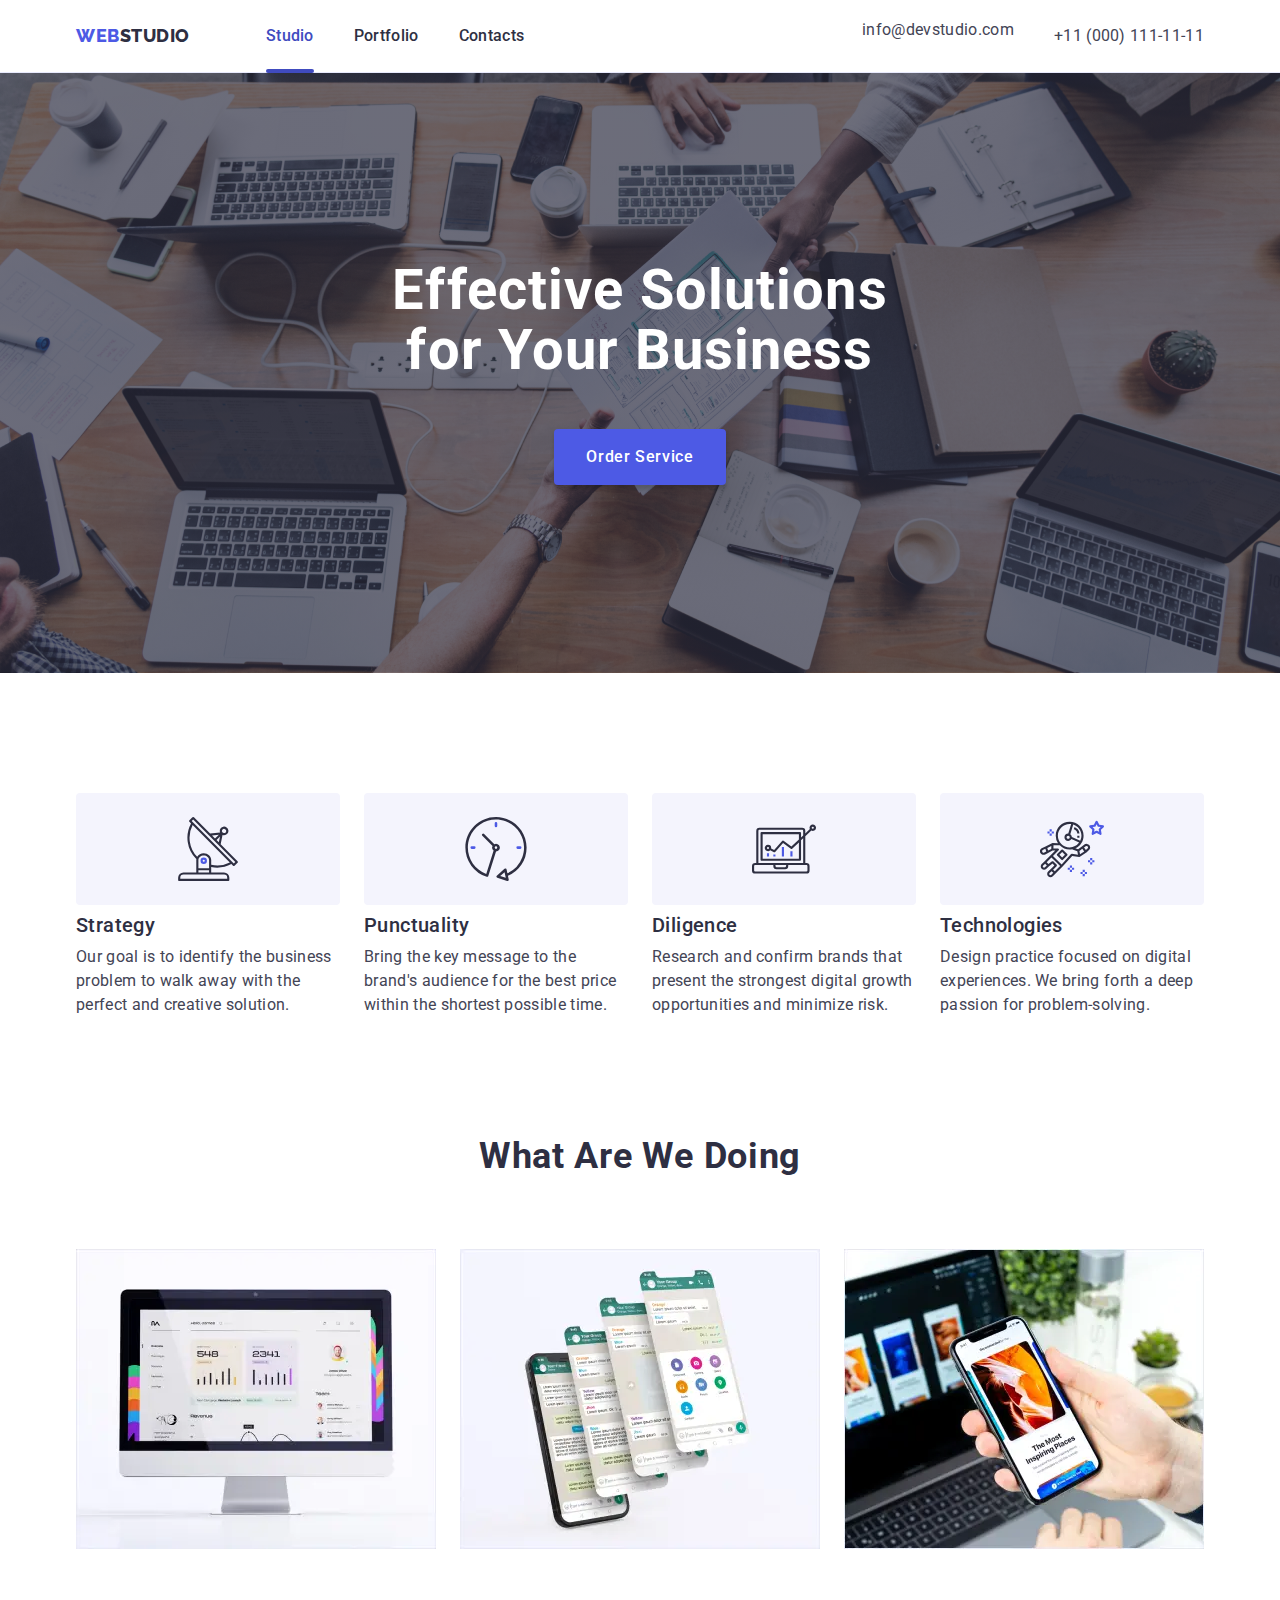
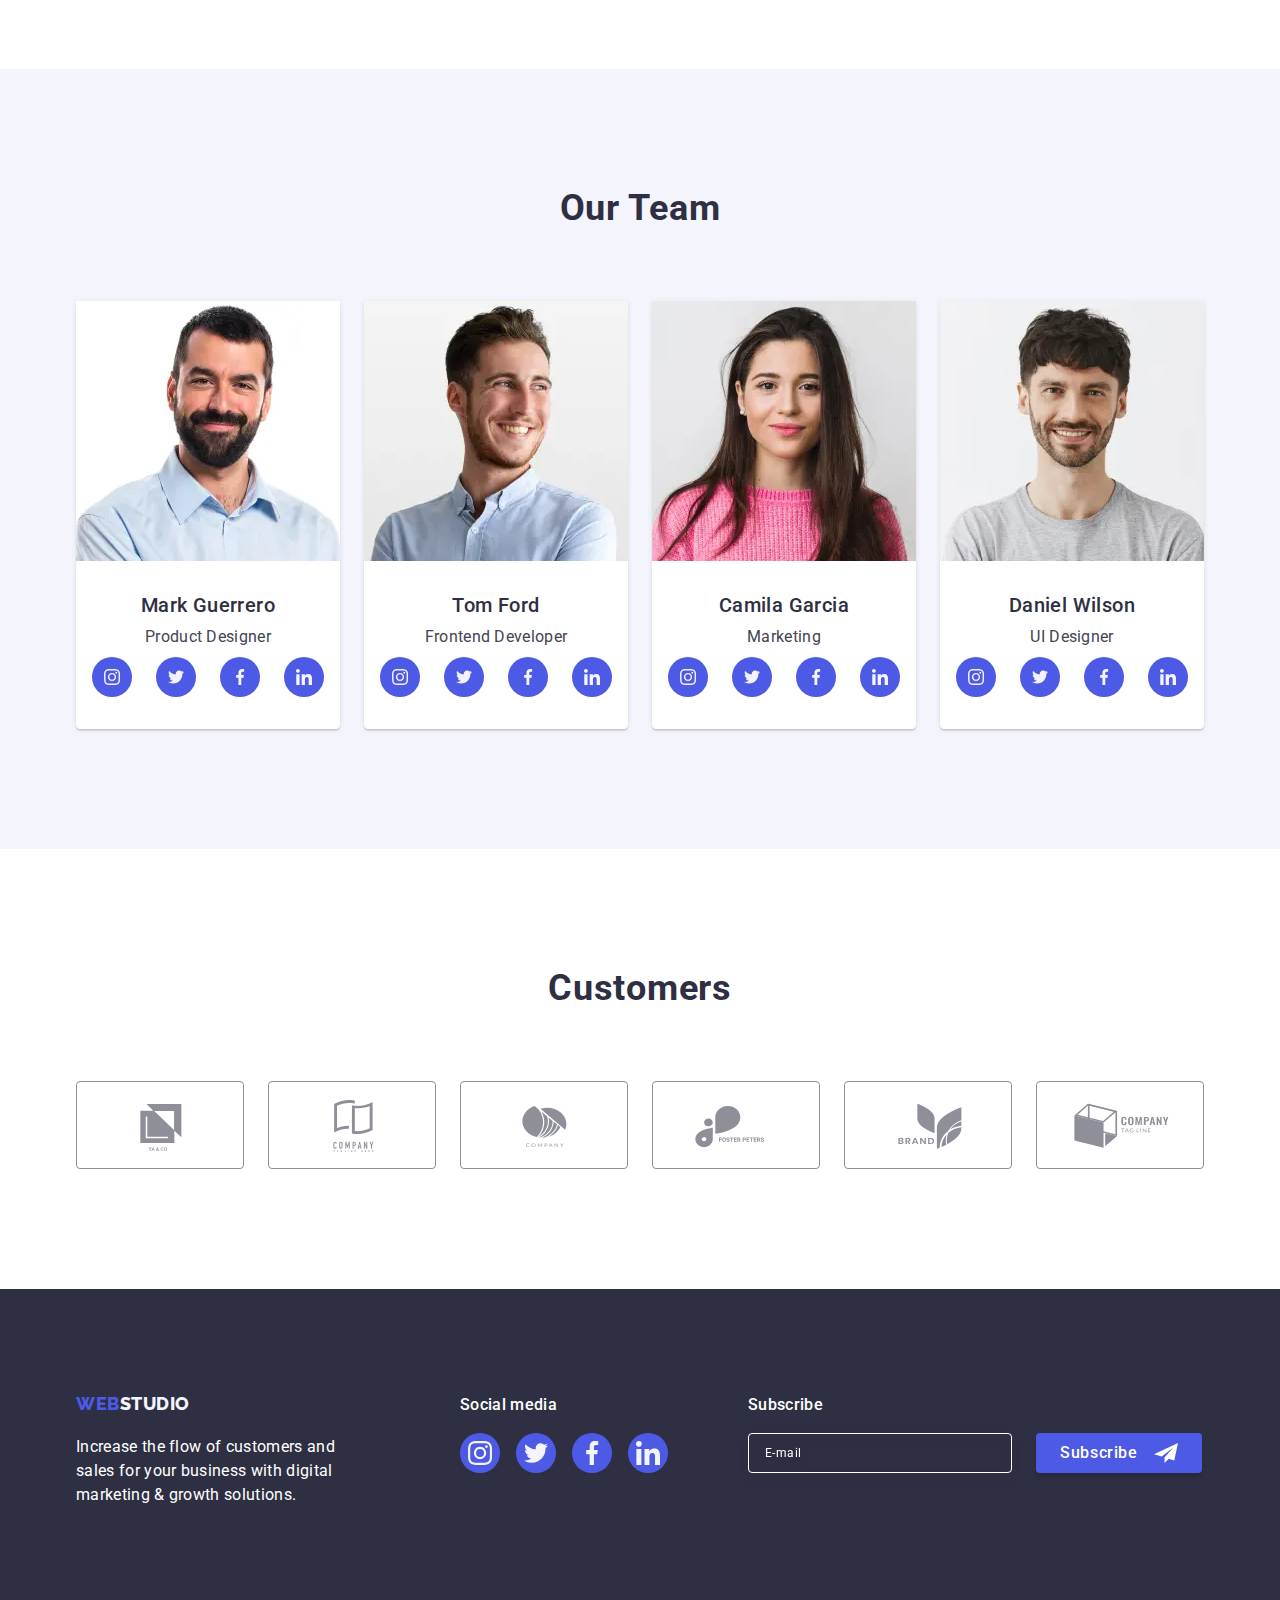
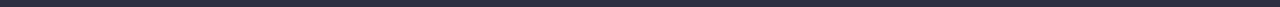
==== commit 32f7d1ee: "Update" ====
--- a/index.html
+++ b/index.html
@@ -43,7 +43,7 @@
         </button>
         <address class="adress">
           <ul class="adress-list list">
-            <li>
+            <li class="adress-list-item">
               <a class="adress-link adress-link-email link" href="mailto:info@devstudio.com"
                 >info@devstudio.com</a
               >
@@ -72,66 +72,68 @@
               <a class="mobile-menu-link link" href="">Contacts</a>
             </li>
           </ul>
-          <ul class="mobile-adress-list list">
-            <li>
-              <a class="mobile-adress-link mobile-adress-link-tel link" href="tel:+110001111111"
-                >+11 (000) 111-11-11</a
-              >
-            </li>
-            <li>
-              <a
-                class="mobile-adress-link mobile-adress-link-email link"
-                href="mailto:info@devstudio.com"
-                >info@devstudio.com</a
-              >
-            </li>
-          </ul>
-          <ul class="social-media-list-mobile list">
-            <li class="social-media-list-mobile-item">
-              <a href="" class="social-media-link-mobile link"
-                ><svg
-                  class="social-media-icon-mobile"
-                  aria-label="instagram icon"
-                  width="24"
-                  height="24"
+          <div class="mobile-menu-bottom">
+            <ul class="mobile-adress-list list">
+              <li>
+                <a class="mobile-adress-link mobile-adress-link-tel link" href="tel:+110001111111"
+                  >+11 (000) 111-11-11</a
                 >
-                  <use href="./images/icons.svg#icon-instagram-icon"></use></svg
-              ></a>
-            </li>
-            <li class="social-media-list-mobile-item">
-              <a href="" class="social-media-link-mobile link"
-                ><svg
-                  class="social-media-icon-mobile"
-                  aria-label="twitter icon"
-                  width="24"
-                  height="24"
+              </li>
+              <li>
+                <a
+                  class="mobile-adress-link mobile-adress-link-email link"
+                  href="mailto:info@devstudio.com"
+                  >info@devstudio.com</a
                 >
-                  <use href="./images/icons.svg#icon-twitter-icon"></use></svg
-              ></a>
-            </li>
-            <li class="social-media-list-mobile-item">
-              <a href="" class="social-media-link-mobile link"
-                ><svg
-                  class="social-media-icon-mobile"
-                  aria-label="facebook icon"
-                  width="24"
-                  height="24"
-                >
-                  <use href="./images/icons.svg#icon-facebook-icon"></use></svg
-              ></a>
-            </li>
-            <li class="social-media-list-mobile-item">
-              <a href="" class="social-media-link-mobile link"
-                ><svg
-                  class="social-media-icon-mobile"
-                  aria-label="linkedin icon"
-                  width="24"
-                  height="24"
-                >
-                  <use href="./images/icons.svg#icon-linkedin-icon"></use></svg
-              ></a>
-            </li>
-          </ul>
+              </li>
+            </ul>
+            <ul class="social-media-list-mobile list">
+              <li class="social-media-list-mobile-item">
+                <a href="" class="social-media-link-mobile link"
+                  ><svg
+                    class="social-media-icon-mobile"
+                    aria-label="instagram icon"
+                    width="24"
+                    height="24"
+                  >
+                    <use href="./images/icons.svg#icon-instagram-icon"></use></svg
+                ></a>
+              </li>
+              <li class="social-media-list-mobile-item">
+                <a href="" class="social-media-link-mobile link"
+                  ><svg
+                    class="social-media-icon-mobile"
+                    aria-label="twitter icon"
+                    width="24"
+                    height="24"
+                  >
+                    <use href="./images/icons.svg#icon-twitter-icon"></use></svg
+                ></a>
+              </li>
+              <li class="social-media-list-mobile-item">
+                <a href="" class="social-media-link-mobile link"
+                  ><svg
+                    class="social-media-icon-mobile"
+                    aria-label="facebook icon"
+                    width="24"
+                    height="24"
+                  >
+                    <use href="./images/icons.svg#icon-facebook-icon"></use></svg
+                ></a>
+              </li>
+              <li class="social-media-list-mobile-item">
+                <a href="" class="social-media-link-mobile link"
+                  ><svg
+                    class="social-media-icon-mobile"
+                    aria-label="linkedin icon"
+                    width="24"
+                    height="24"
+                  >
+                    <use href="./images/icons.svg#icon-linkedin-icon"></use></svg
+                ></a>
+              </li>
+            </ul>
+          </div>
         </div>
       </div>
     </header>
--- a/css/styles.css
+++ b/css/styles.css
@@ -69,6 +69,7 @@
 @media screen and (min-width: 1158px) {
   .container {
     width: 1158px;
+    padding: 0 15px;
   }
 }
 
@@ -166,7 +167,11 @@
     pointer-events: auto;
   }
   .mobile-menu-container {
+    display: flex;
+    flex-direction: column;
+    justify-content: space-between;
     position: relative;
+    height: 100%;
   }
   .mobile-menu-close-btn {
     position: absolute;
@@ -188,9 +193,11 @@
     align-items: flex-start;
     padding: 0px;
     gap: 40px;
-    margin-bottom: 284px;
     padding-top: 80px;
     padding-left: 40px;
+  }
+  .mobile-adress-list {
+    padding-bottom: 48px;
   }
   .mobile-menu-link {
     font-family: var(--main-font-family);
@@ -203,6 +210,9 @@
   }
   .current-menu-link {
     color: var(--accent-color);
+  }
+  .mobile-menu-bottom {
+    margin-bottom: 40px;
   }
   .mobile-adress-link-tel {
     font-family: var(--main-font-family);
@@ -213,7 +223,7 @@
     letter-spacing: 0.02em;
     text-transform: capitalize;
     color: var(--primary-color);
-    padding-bottom: 40px;
+    margin-bottom: 40px;
     padding-left: 40px;
   }
   .mobile-adress-link-email {
@@ -224,7 +234,6 @@
     line-height: 1.2;
     letter-spacing: 0.02em;
     color: var(--primary-text-color-theme-dark);
-    padding-bottom: 48px;
     padding-left: 40px;
   }
   .social-media-list-mobile {
@@ -314,7 +323,7 @@
   .adress-link:focus {
     color: var(--accent-color);
   }
-  .adress-link-email {
+  .adress-list-item {
     margin-bottom: 12px;
   }
 }
@@ -453,9 +462,6 @@
   }
 }
 /* SECOND SECTION */
-.container {
-  padding: 0 15px;
-}
 .second-section {
   padding-top: 0;
 }
@@ -826,6 +832,12 @@
   fill: var(--primary-text-color-theme-light);
 }
 @media screen and (max-width: 767px) {
+  .footer-center {
+    margin-bottom: 72px;
+  }
+  .footer-left-side {
+    margin-bottom: 72px;
+  }
   .footer-link {
     display: flex;
     justify-content: center;
@@ -834,7 +846,6 @@
   .footer-text {
     margin-left: auto;
     margin-right: auto;
-    margin-bottom: 72px;
   }
   .social-media-text {
     text-align: center;
@@ -844,7 +855,6 @@
     justify-content: center;
   }
   .subscribe-wrapper-text {
-    margin-top: 72px;
     text-align: center;
   }
   .email-form-input {
@@ -1241,3 +1251,8 @@
 .contact-form-submit:focus {
   background-color: var(--accent-color);
 }
+@media screen and (max-width: 427px) {
+  .modal {
+    max-width: 100%;
+  }
+}
